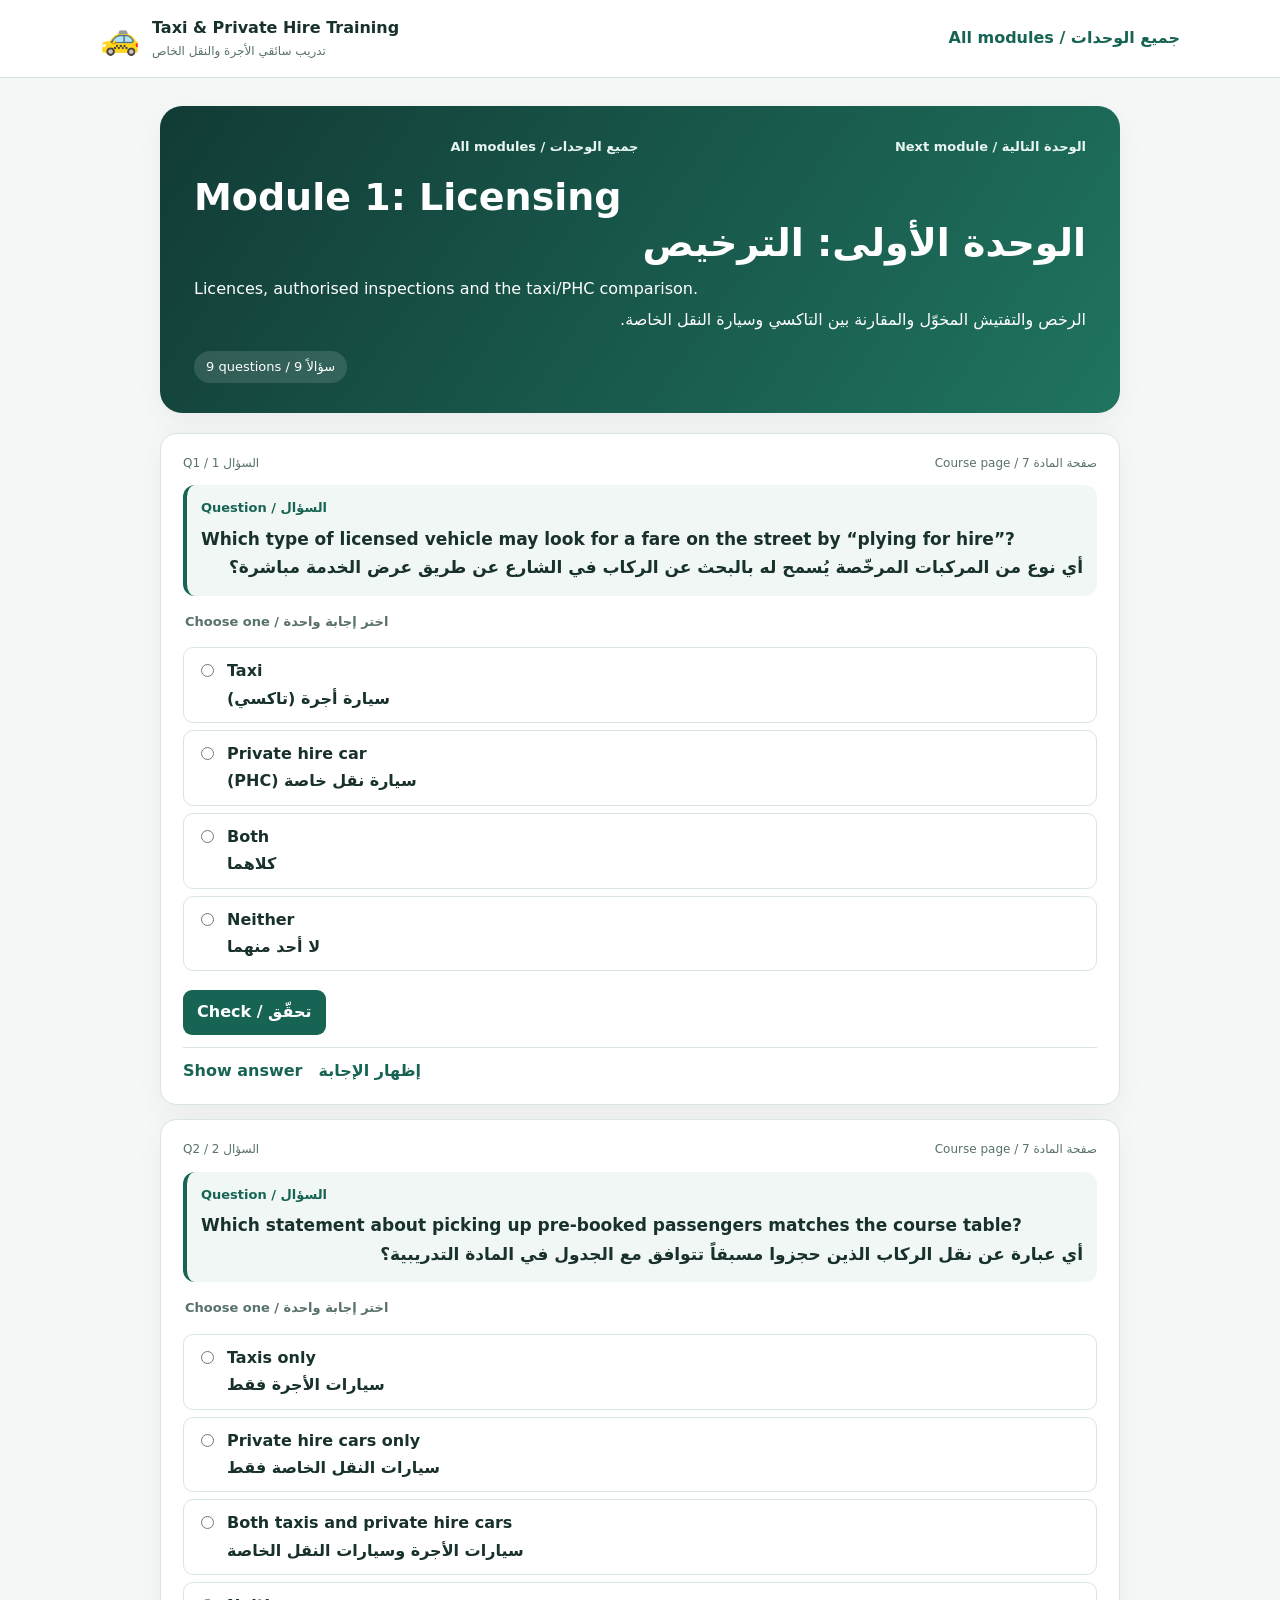
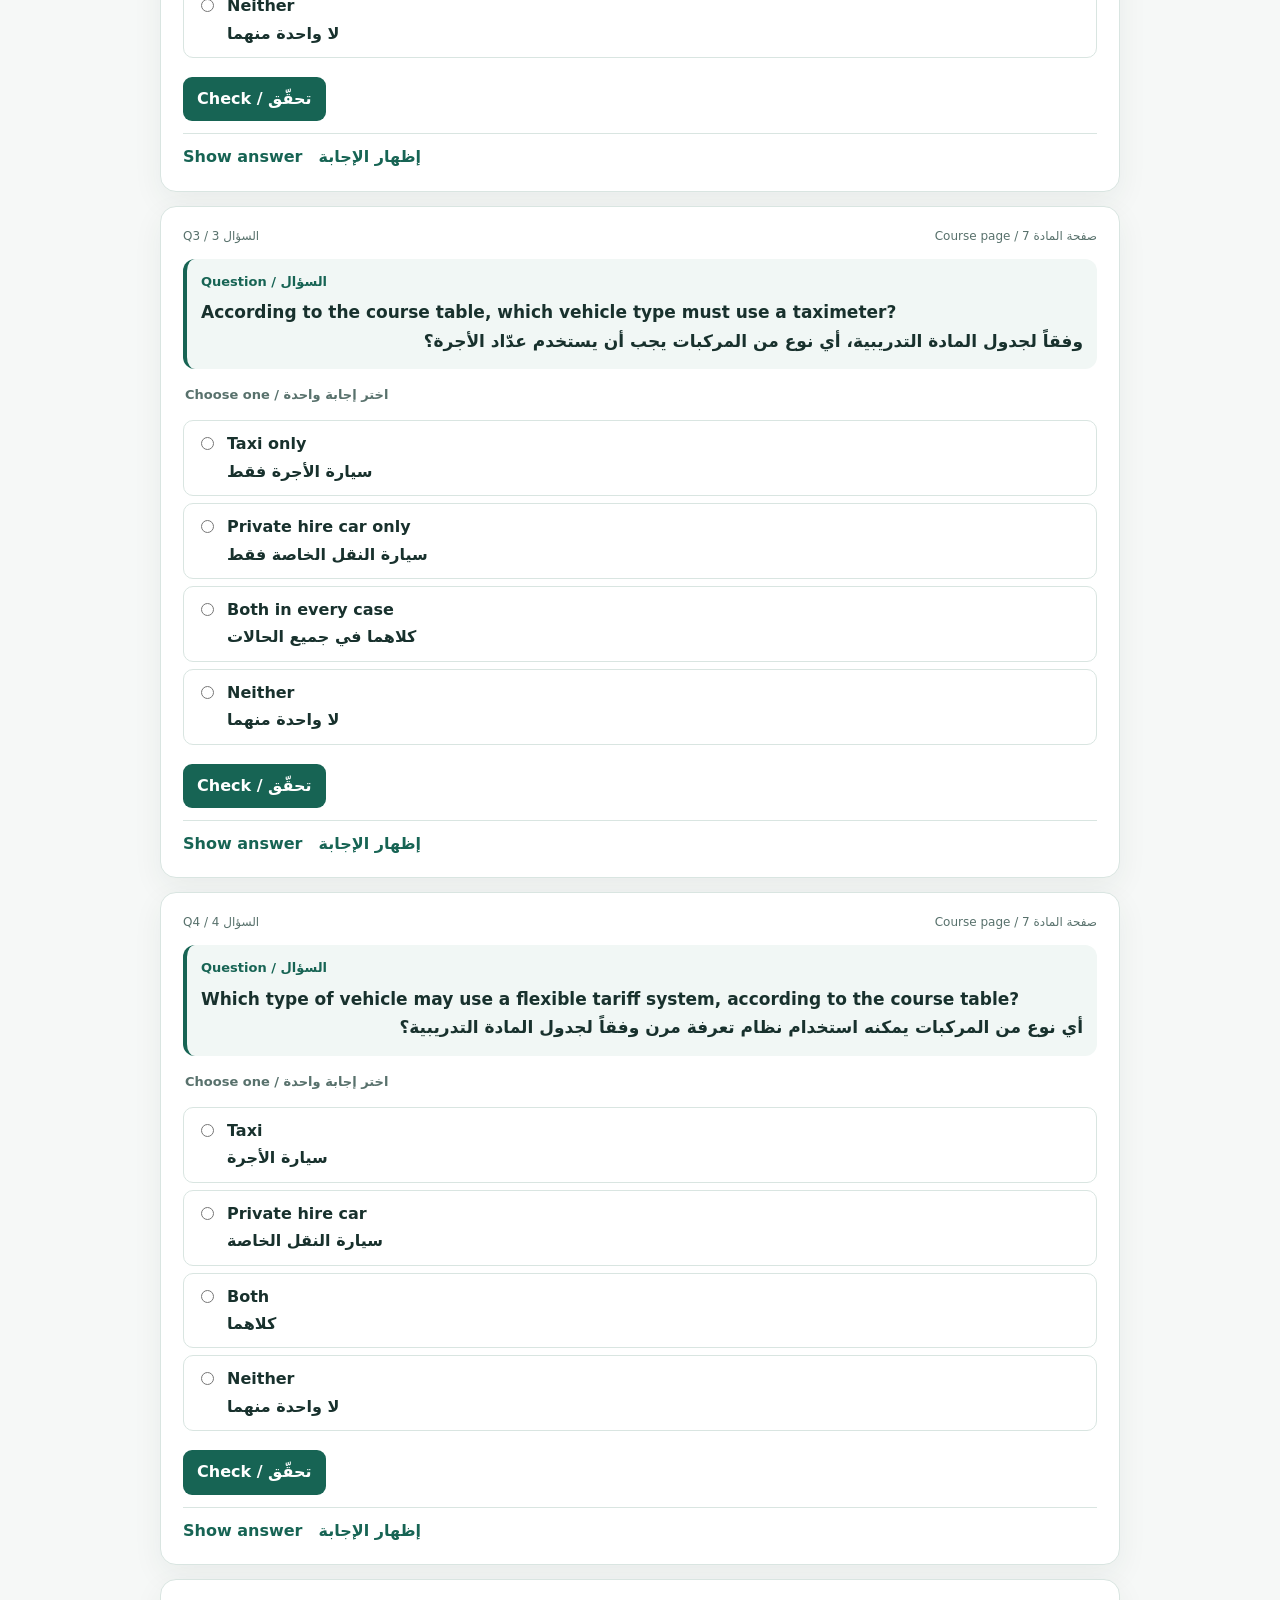
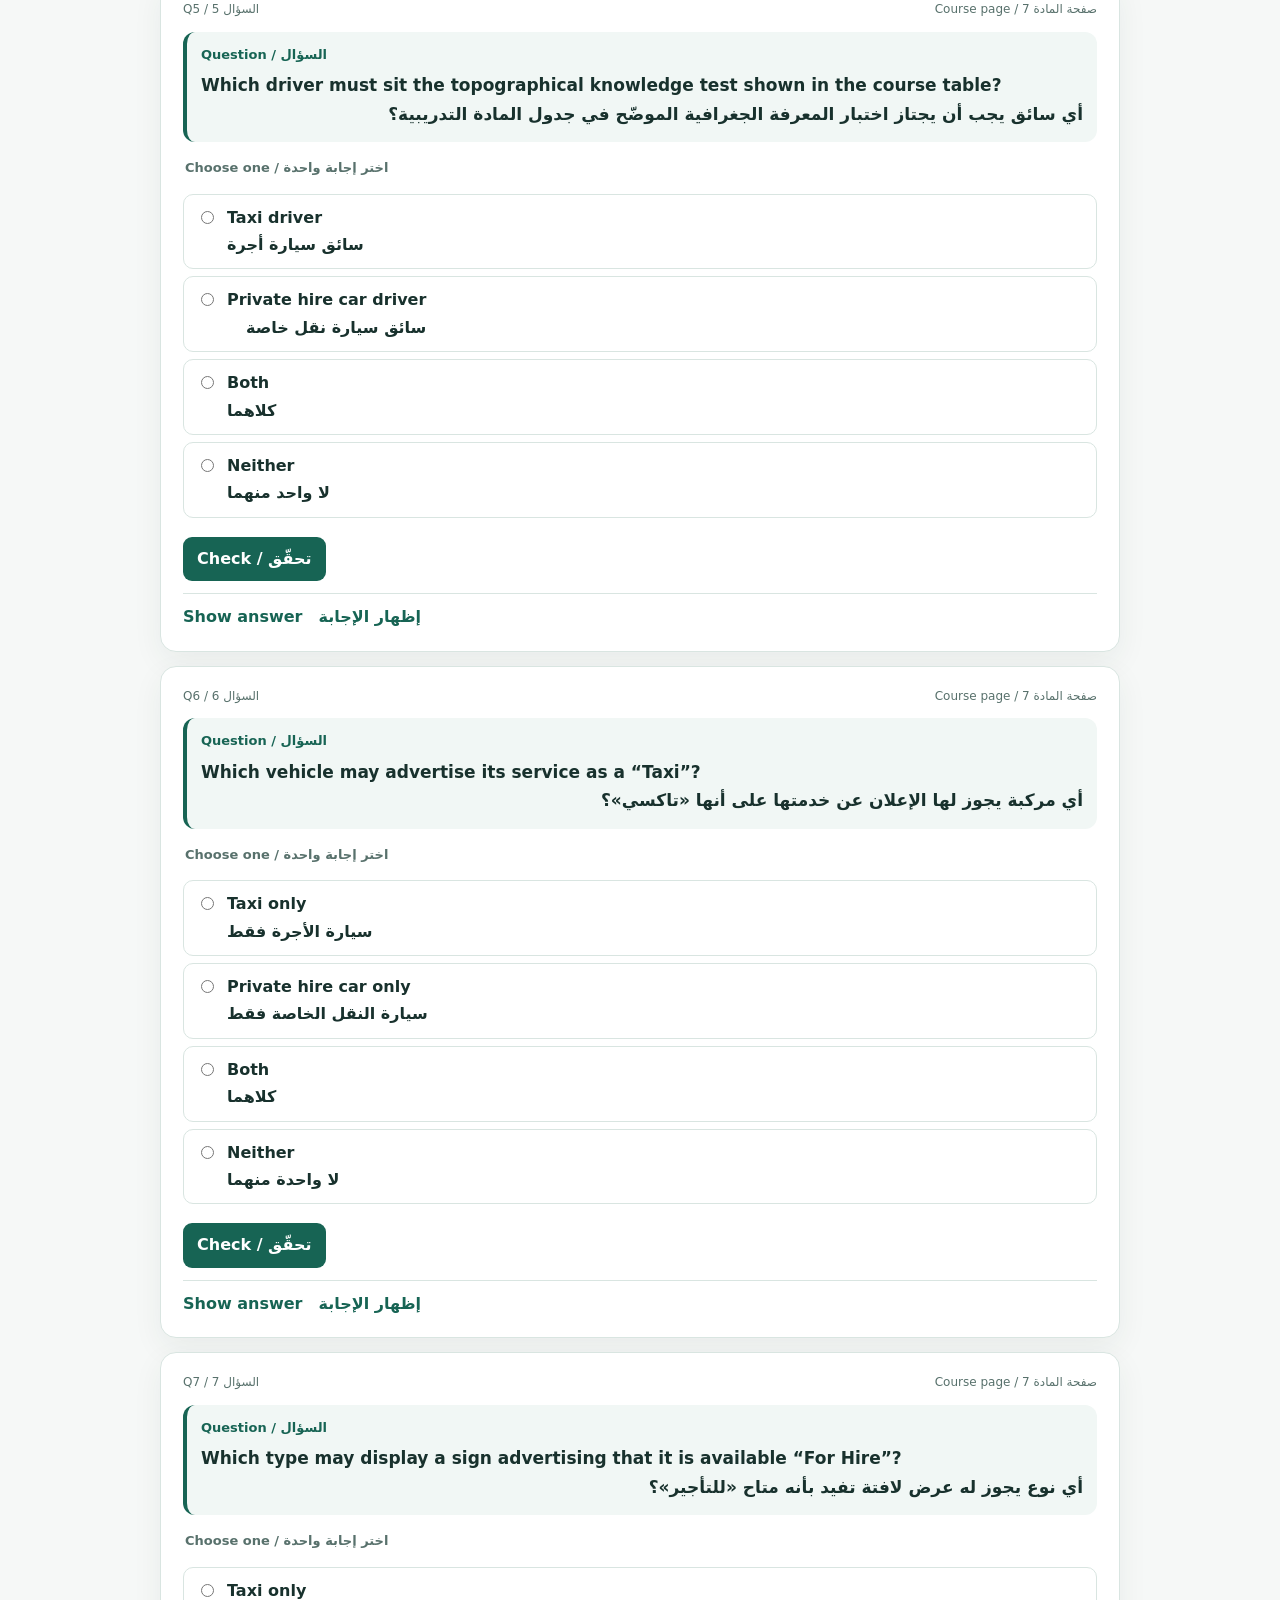
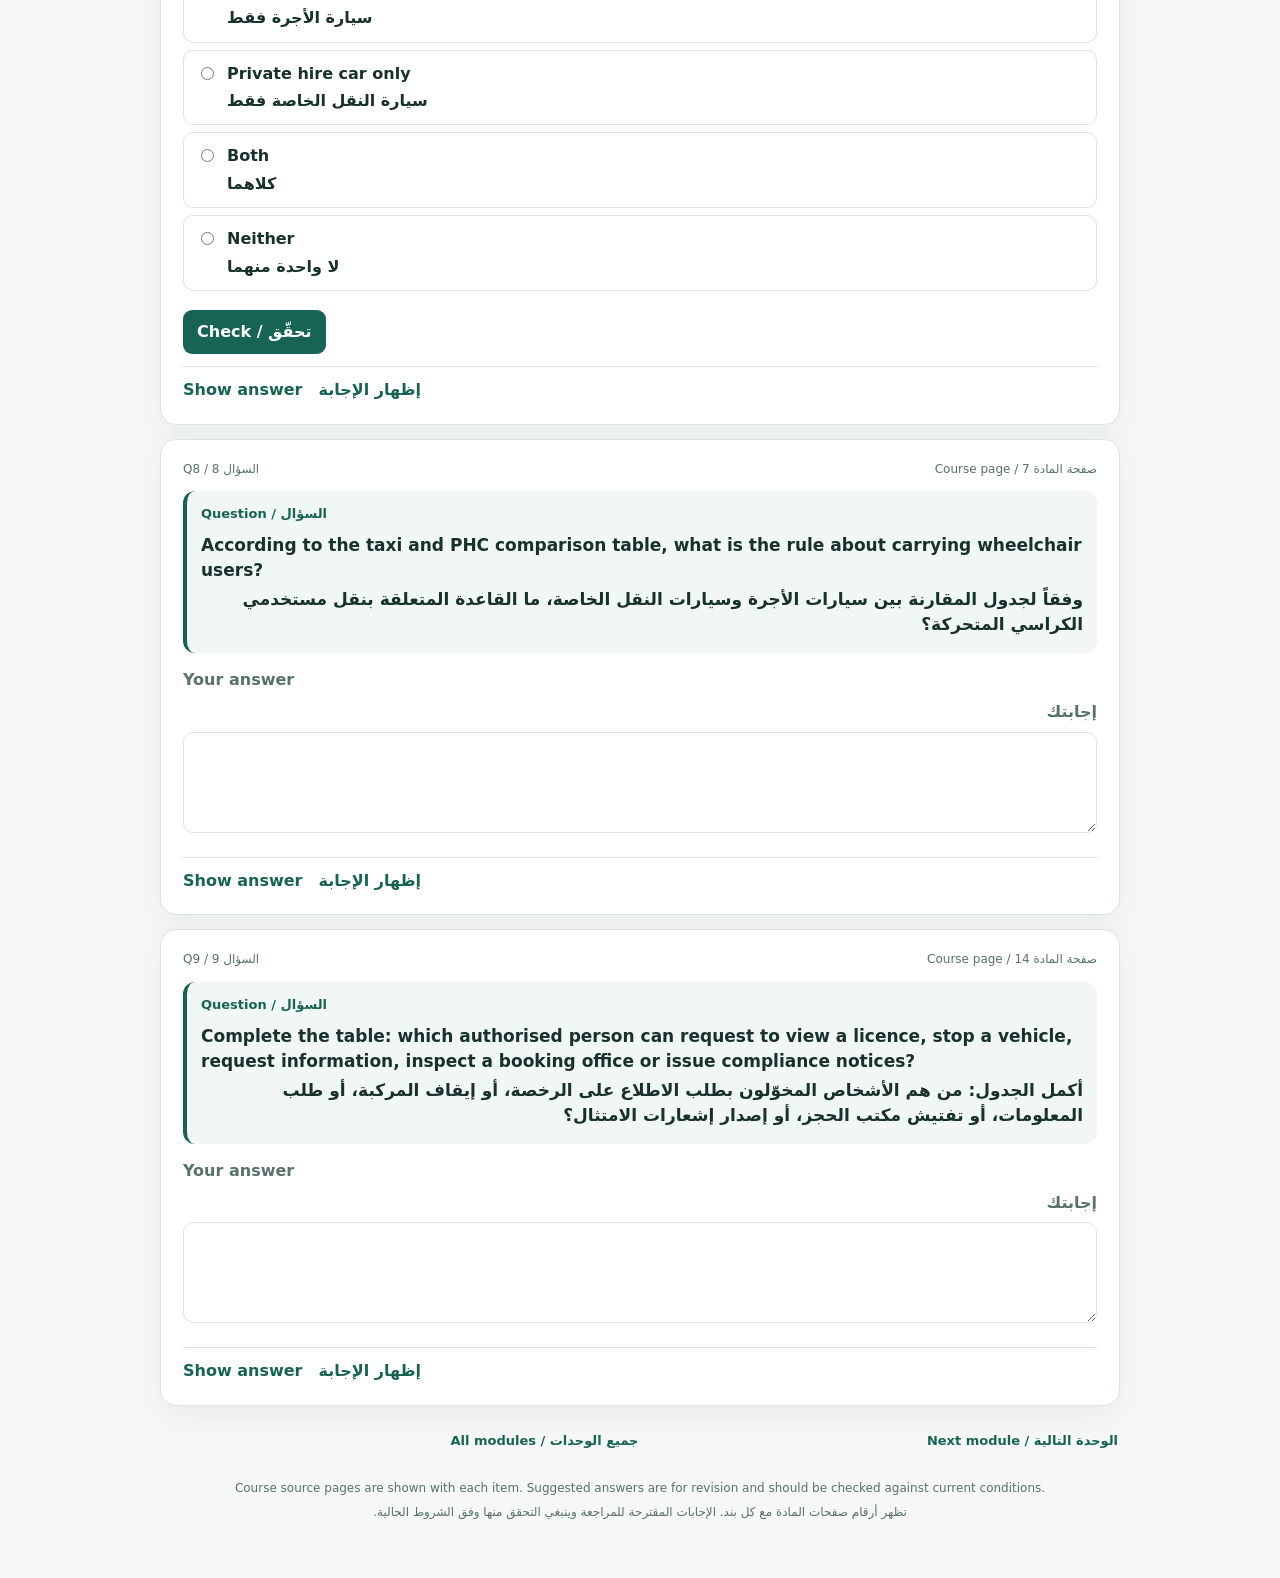
==== module-1.html @ 9d3c19c9 "Add bilingual training module page" ====
<!doctype html>
<html lang="en">
<head>
  <meta charset="utf-8">
  <meta name="viewport" content="width=device-width, initial-scale=1">
  <meta name="theme-color" content="#123b36">
  <title>Module 1 | Taxi & PHC Training</title>
  <link rel="stylesheet" href="style.css">
</head>
<body data-module="1">
  <header class="topbar"><a class="brand" href="index.html"><span class="brand-mark">🚕</span><span><strong>Taxi & Private Hire Training</strong><small>تدريب سائقي الأجرة والنقل الخاص</small></span></a><a class="all-modules" href="index.html">All modules / جميع الوحدات</a></header>
  <main>
    <section class="module-intro">
      <div class="module-nav"><span></span><a href="index.html">All modules / جميع الوحدات</a><a href="module-2.html">Next module / الوحدة التالية</a></div>
      <h1 id="module-title"></h1>
      <div id="module-intro" class="bilingual-intro"></div>
      <p class="count-pill" id="question-count"></p>
    </section>
    <section id="question-list" class="question-list" aria-live="polite"></section>
    <div class="module-nav bottom-nav"><span></span><a href="index.html">All modules / جميع الوحدات</a><a href="module-2.html">Next module / الوحدة التالية</a></div>
    <footer><span lang="en" dir="ltr">Course source pages are shown with each item. Suggested answers are for revision and should be checked against current conditions.</span><span lang="ar" dir="rtl">تظهر أرقام صفحات المادة مع كل بند. الإجابات المقترحة للمراجعة وينبغي التحقق منها وفق الشروط الحالية.</span></footer>
  </main>
  <script src="questions.js"></script><script src="answers.js"></script><script src="app.js"></script>
</body>
</html>
---- style.css ----
:root{--ink:#18312d;--muted:#58716c;--green:#176454;--deep:#123b36;--pale:#edf5f2;--line:#d9e5e1;--gold:#f5c768;--white:#fff;--shadow:0 10px 30px #1d453310}*{box-sizing:border-box}body{margin:0;background:#f6f8f7;color:var(--ink);font-family:system-ui,-apple-system,"Segoe UI",Arial,sans-serif;line-height:1.65}.topbar{min-height:74px;background:var(--white);border-bottom:1px solid var(--line);display:flex;align-items:center;justify-content:space-between;padding:12px max(calc((100% - 1080px)/2),20px);gap:20px}.brand{display:flex;align-items:center;gap:12px;color:var(--ink);text-decoration:none}.brand-mark{font-size:32px}.brand strong,.brand small{display:block}.brand small{color:var(--muted);font-size:12px}.all-modules{color:var(--green);font-weight:700;text-decoration:none}main{max-width:1000px;margin:0 auto;padding:28px 20px 55px}.intro,.module-intro{background:linear-gradient(125deg,var(--deep),#1f7460);color:white;border-radius:22px;padding:30px 34px;box-shadow:var(--shadow)}.eyebrow{color:var(--gold);font-weight:700;font-size:13px;margin:0 0 8px}.intro h1{font-size:clamp(30px,5vw,44px);line-height:1.2;margin:0 0 14px}.intro h1 span{font-size:.8em}.intro>p:not(.eyebrow){max-width:760px;margin:8px 0}.notice{margin-top:20px;background:#ffffff18;border:1px solid #ffffff35;border-radius:12px;padding:12px 14px;color:#f4f9f7;font-size:14px}.notice span{display:block}.module-grid{display:grid;grid-template-columns:repeat(2,minmax(0,1fr));gap:15px;margin:22px 0}.module-card{display:flex;gap:16px;align-items:flex-start;padding:21px;background:white;border:1px solid var(--line);border-radius:16px;text-decoration:none;color:var(--ink);box-shadow:var(--shadow);transition:transform .15s,border-color .15s}.module-card:hover{transform:translateY(-2px);border-color:#8ab9aa}.module-number{flex:none;width:42px;height:42px;border-radius:50%;background:var(--green);color:white;display:grid;place-items:center;font-size:20px;font-weight:800}.module-card h2{margin:0;font-size:19px;line-height:1.35}.module-card h2[lang=ar]{margin-top:3px}.module-card p{margin:8px 0;color:var(--muted);font-size:14px}.module-card strong{color:var(--green);font-size:13px}.module-nav{display:flex;align-items:center;justify-content:space-between;gap:12px;margin:0 0 18px}.module-nav a{color:#e8f5f0;text-decoration:none;font-size:13px;font-weight:700}.module-nav a:hover{text-decoration:underline}.module-intro h1{margin:0;font-size:clamp(26px,4vw,38px);line-height:1.2}.module-intro h1 span{display:block}.bilingual-intro{margin-top:10px}.bilingual-intro p{margin:4px 0}.count-pill{display:inline-block;margin:14px 0 0;padding:5px 12px;border-radius:99px;background:#ffffff20;font-size:13px}.question-list{display:grid;gap:14px;margin-top:20px}.question-card{padding:20px 22px;background:white;border:1px solid var(--line);border-radius:16px;box-shadow:var(--shadow)}.meta{display:flex;justify-content:space-between;gap:12px;color:var(--muted);font-size:12px;margin-bottom:12px}.question-prompt{padding:12px 14px;background:#f1f7f5;border-radius:12px;border-inline-start:4px solid var(--green)}.language-label{display:block;margin-bottom:8px;color:var(--green);font-size:13px;font-weight:800}.bilingual p{margin:3px 0}.bilingual p[lang=en]{text-align:left}.bilingual p[lang=ar]{text-align:right}.question-text p{font-weight:700;font-size:17px;line-height:1.5}.options{border:0;padding:0;margin:15px 0 0}.options legend{font-weight:700;color:var(--muted);font-size:13px;margin-bottom:8px}.option{display:flex;align-items:flex-start;gap:10px;padding:10px 12px;margin:7px 0;border:1px solid var(--line);border-radius:10px;cursor:pointer}.option:hover{background:#f7fbf9}.option input{margin-top:6px;accent-color:var(--green)}.option span{display:grid;gap:1px}.option b[lang=en]{text-align:left}.option b[lang=ar]{text-align:right}.response-label{display:grid;gap:6px;margin-top:14px;font-weight:700;color:var(--muted)}.response-label span{display:block}.response-label span[lang=ar]{text-align:right}textarea{width:100%;min-height:78px;padding:10px 12px;border:1px solid var(--line);border-radius:10px;font:inherit;color:var(--ink);resize:vertical}.actions{display:flex;align-items:center;gap:12px;flex-wrap:wrap;margin:12px 0}.check-button{border:0;border-radius:9px;background:var(--green);color:white;padding:9px 14px;font:inherit;font-weight:700;cursor:pointer}.check-button:hover{background:#124f43}.result{display:flex;gap:10px;font-weight:700;font-size:14px}.correct{color:#177449}.incorrect{color:#aa4038}.answer{margin-top:12px;border-top:1px solid var(--line);padding-top:10px}.answer summary{display:flex;gap:16px;cursor:pointer;color:var(--green);font-weight:800}.answer-body{margin-top:12px;padding:13px 14px;background:#f4f9f7;border-radius:10px}.answer-body h3,.answer-body h4{display:flex;justify-content:space-between;gap:10px;margin:0 0 8px;color:var(--green);font-size:15px}.answer-body h4{margin-top:13px}.answer-text p,.explanation-text p{white-space:pre-line;margin:0 0 7px}.answer-text p[lang=en],.explanation-text p[lang=en]{text-align:left}.answer-text p[lang=ar],.explanation-text p[lang=ar]{text-align:right}.bottom-nav{margin:24px 2px}.bottom-nav a{color:var(--green)}footer{display:grid;gap:4px;text-align:center;margin:28px auto 0;color:var(--muted);font-size:12px}footer span[lang=ar]{text-align:center}button:focus-visible,a:focus-visible,input:focus-visible,textarea:focus-visible{outline:3px solid #82c9b5;outline-offset:2px}@media(max-width:680px){.module-grid{grid-template-columns:1fr}.intro,.module-intro{padding:24px 20px}.question-card{padding:16px}.module-nav{flex-wrap:wrap}.meta{align-items:flex-start}.topbar{padding-inline:15px}.all-modules{font-size:12px}}
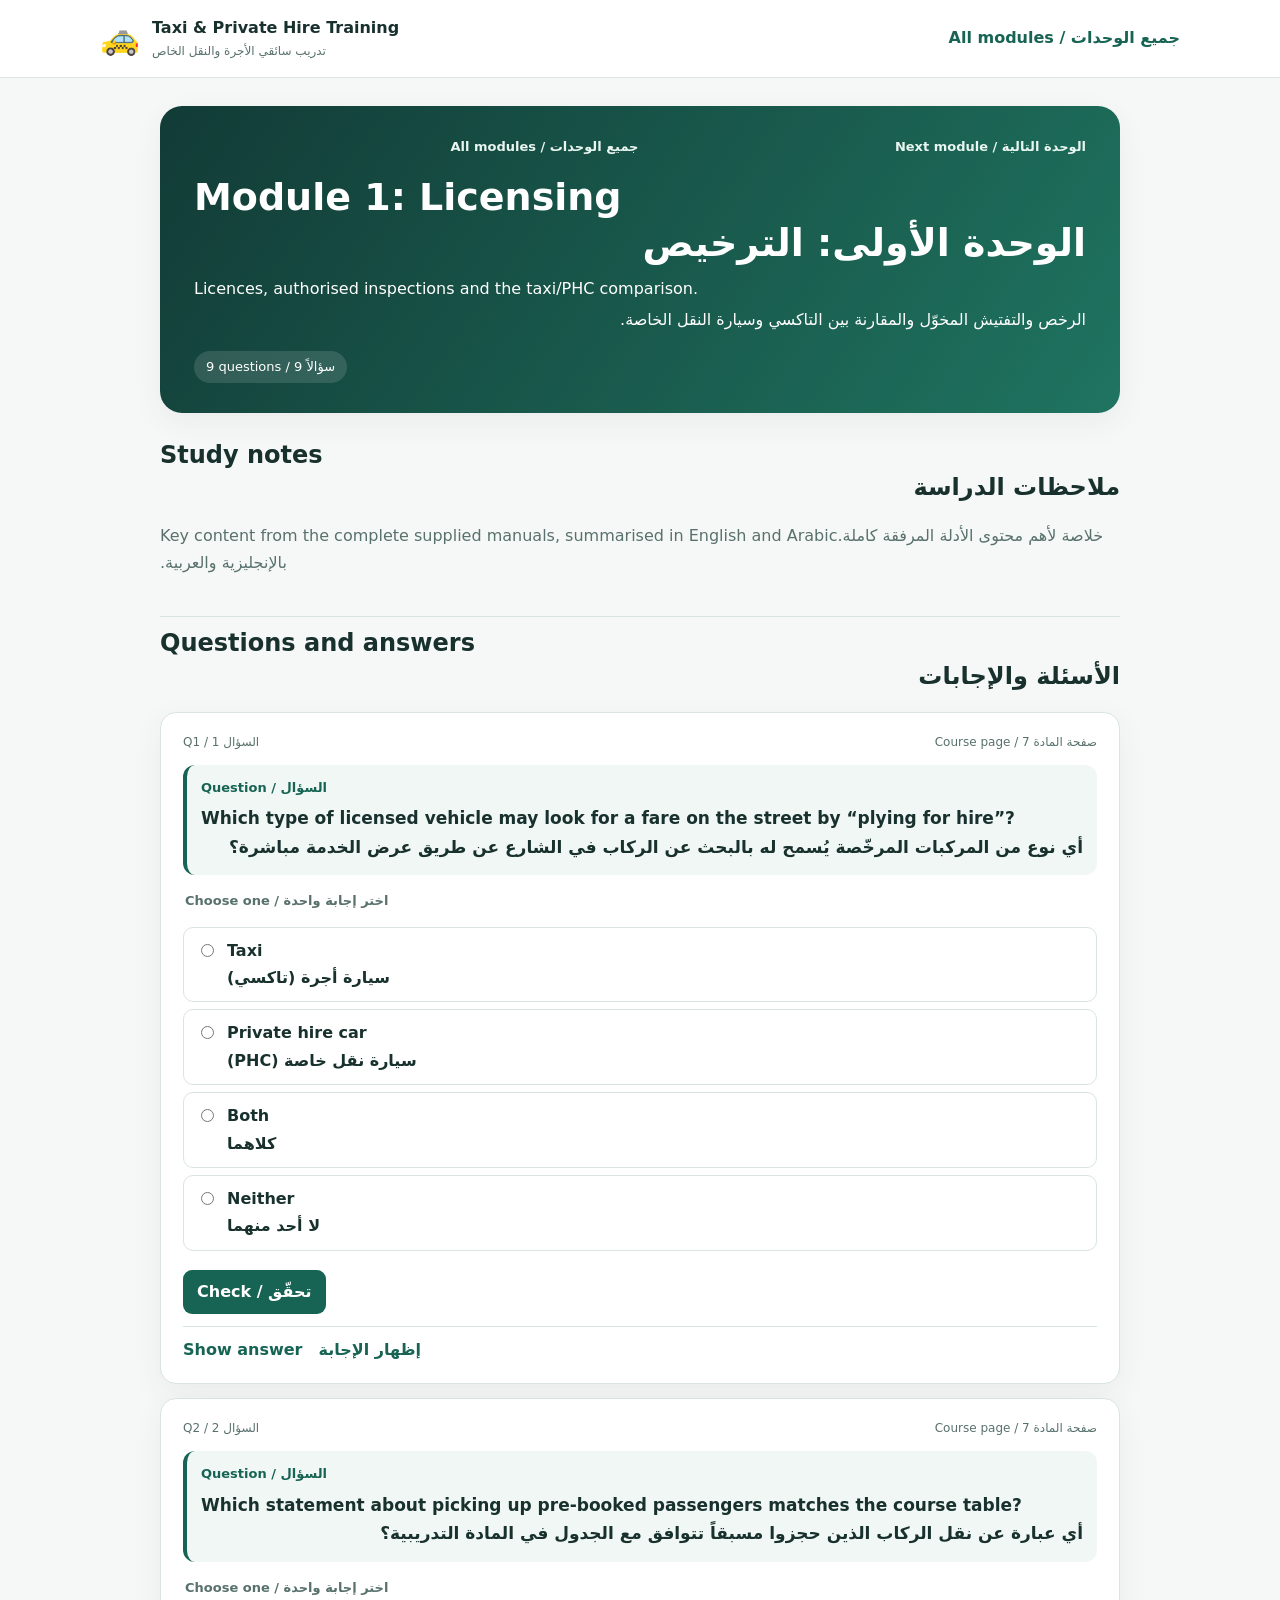
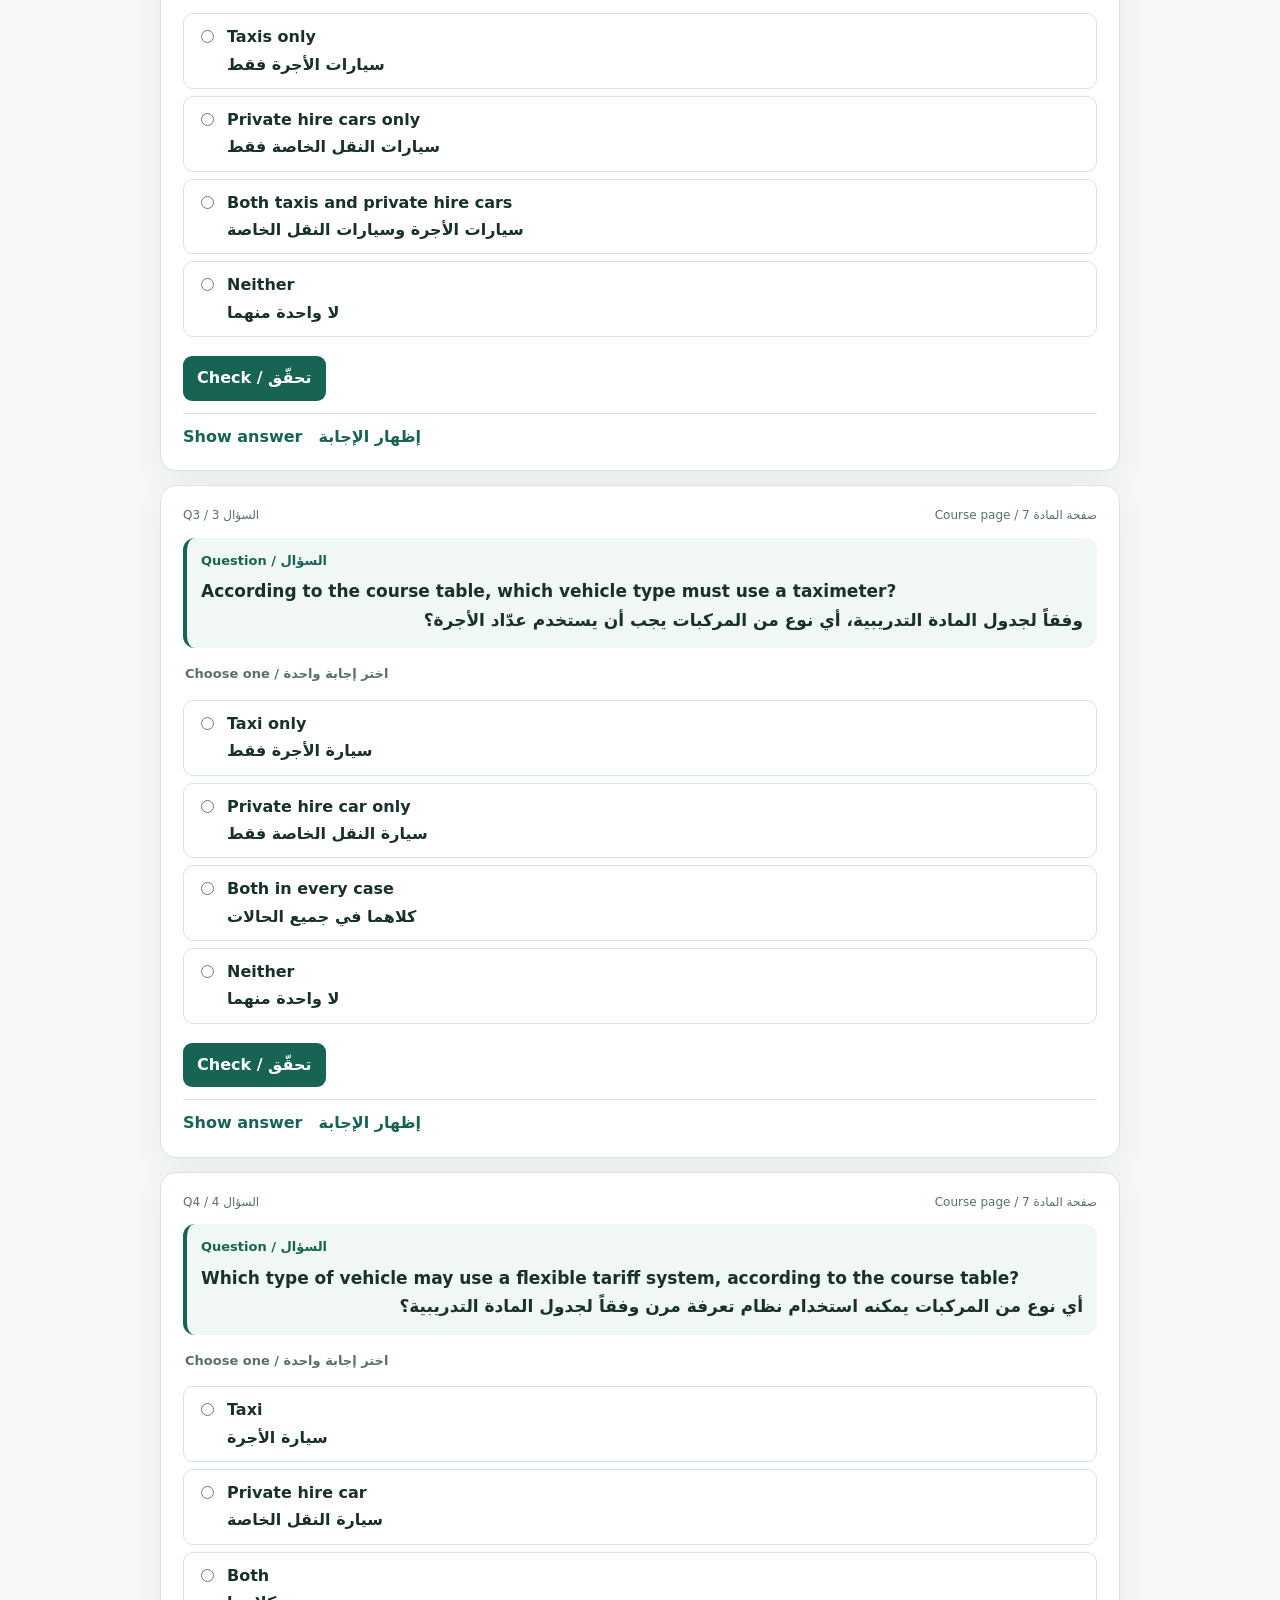
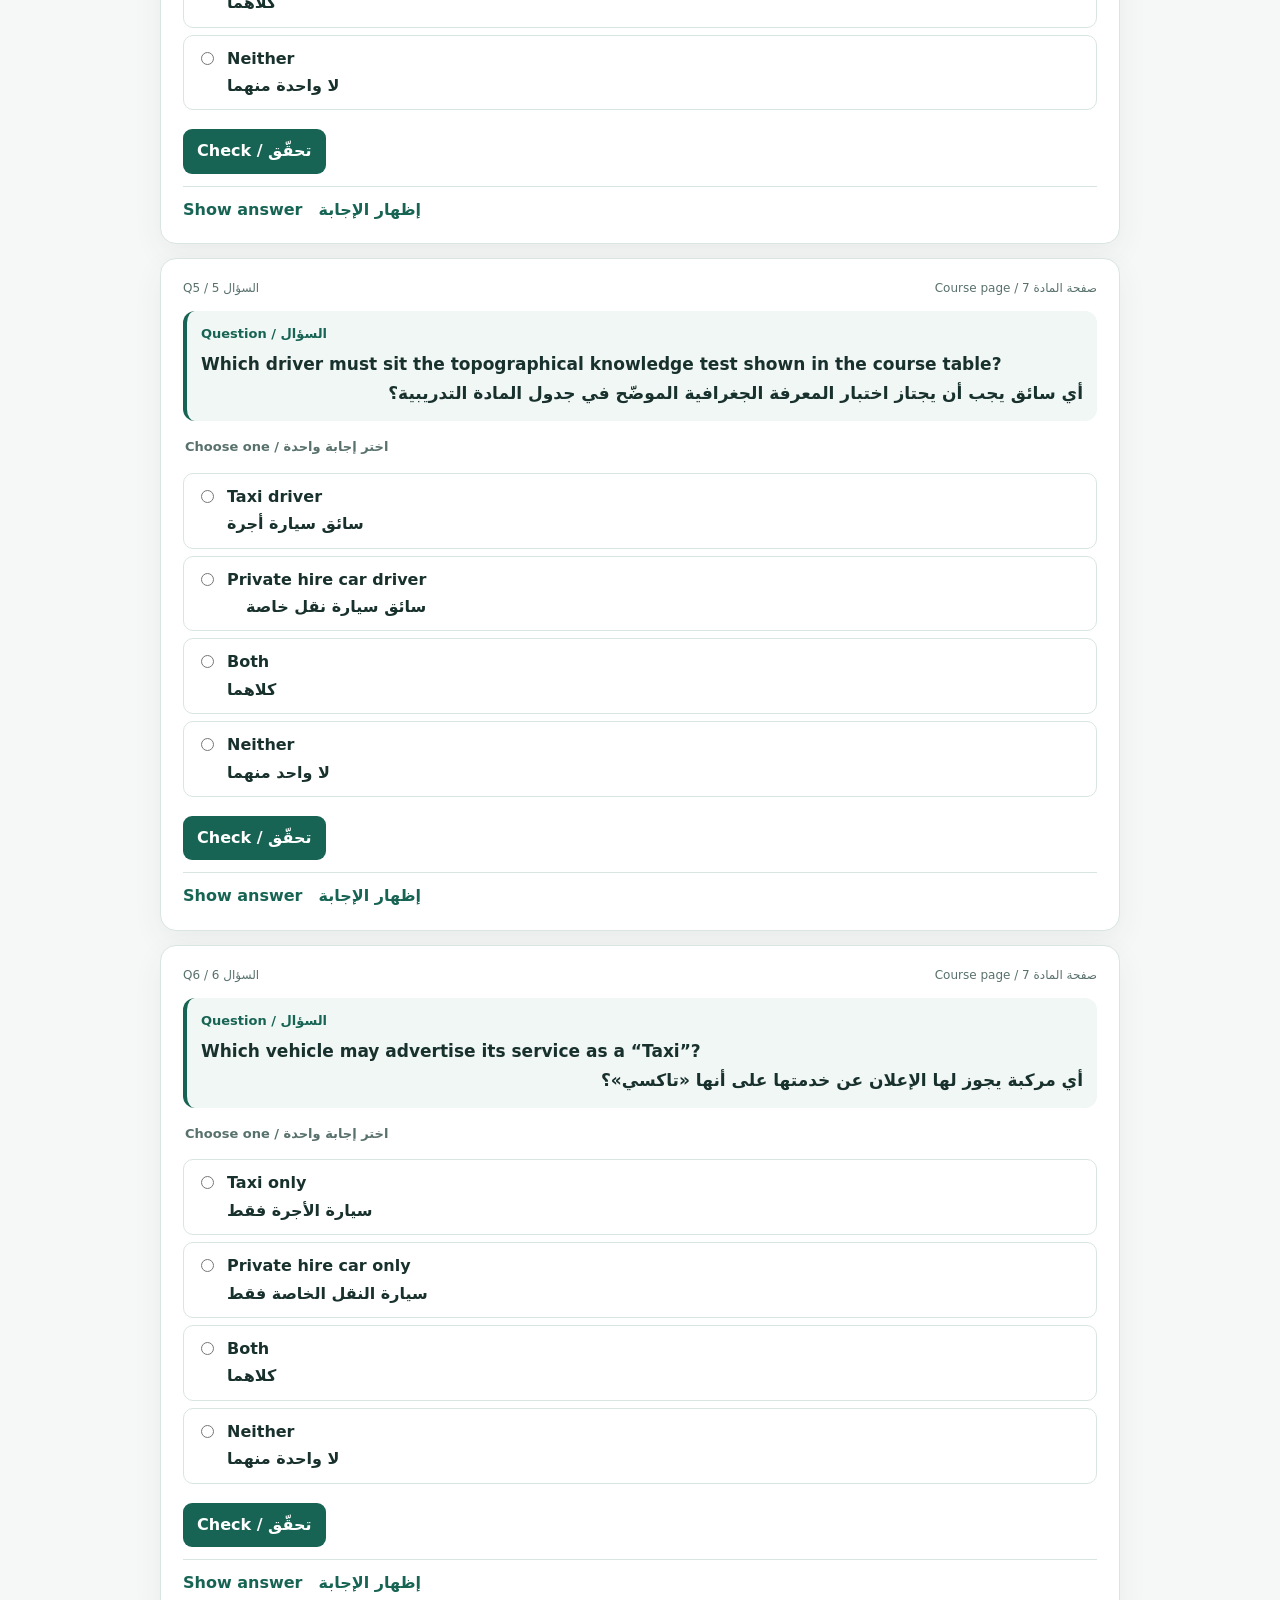
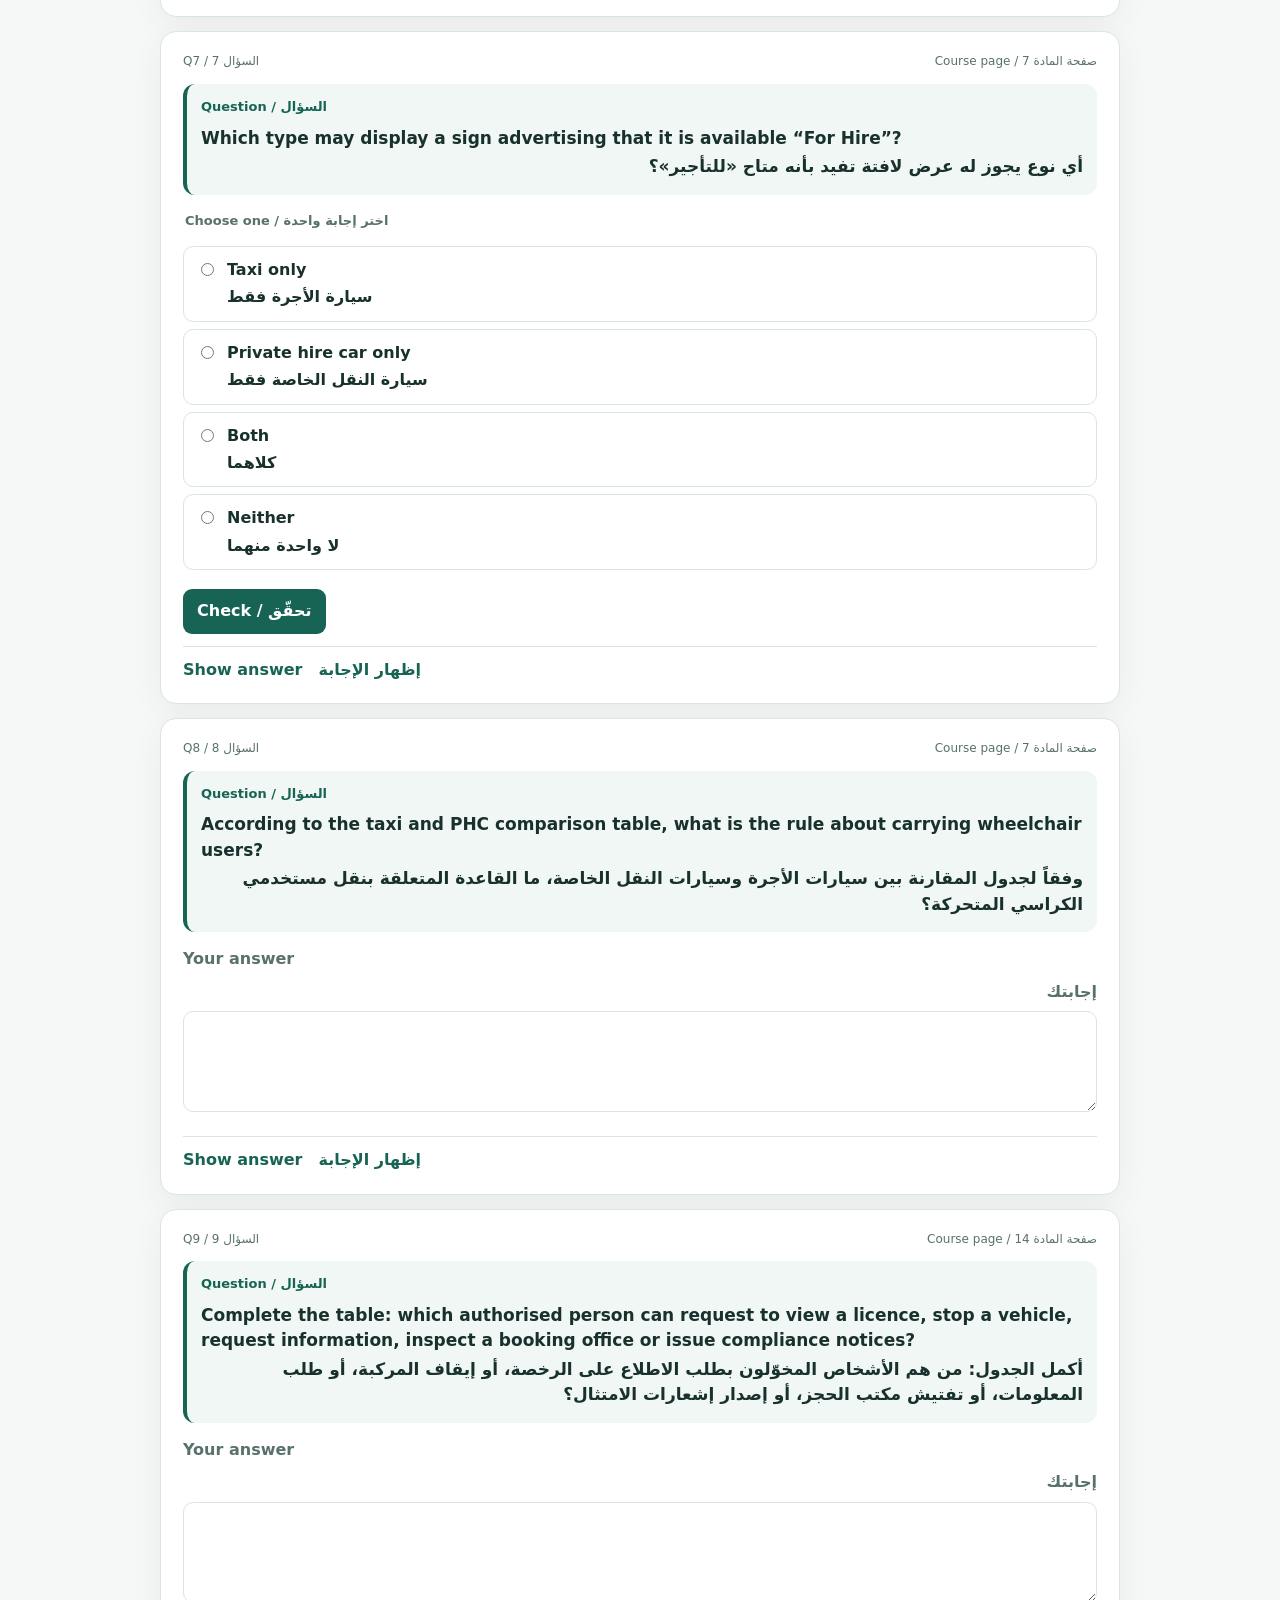
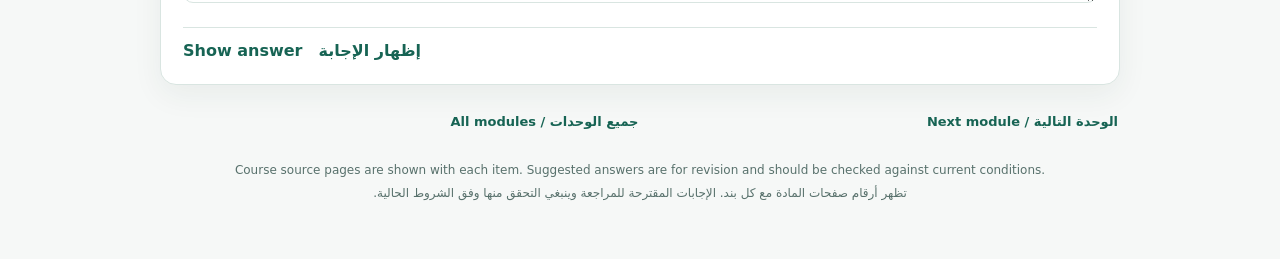
==== commit 5ac2fb35: "Expand bilingual course coverage" ====
--- a/module-1.html
+++ b/module-1.html
@@ -5,7 +5,7 @@
   <meta name="viewport" content="width=device-width, initial-scale=1">
   <meta name="theme-color" content="#123b36">
   <title>Module 1 | Taxi & PHC Training</title>
-  <link rel="stylesheet" href="style.css">
+  <link rel="stylesheet" href="style.css?v=20261118-3">
 </head>
 <body data-module="1">
   <header class="topbar"><a class="brand" href="index.html"><span class="brand-mark">🚕</span><span><strong>Taxi & Private Hire Training</strong><small>تدريب سائقي الأجرة والنقل الخاص</small></span></a><a class="all-modules" href="index.html">All modules / جميع الوحدات</a></header>
@@ -16,10 +16,11 @@
       <div id="module-intro" class="bilingual-intro"></div>
       <p class="count-pill" id="question-count"></p>
     </section>
-    <section id="question-list" class="question-list" aria-live="polite"></section>
+    <section class="guide-section" aria-labelledby="guide-heading"><div class="guide-heading"><h2 id="guide-heading"><span lang="en" dir="ltr">Study notes</span><span lang="ar" dir="rtl">ملاحظات الدراسة</span></h2><p><span lang="en" dir="ltr">Key content from the complete supplied manuals, summarised in English and Arabic.</span><span lang="ar" dir="rtl">خلاصة لأهم محتوى الأدلة المرفقة كاملة بالإنجليزية والعربية.</span></p></div><div id="guide-list" class="guide-list"></div></section>
+    <section class="questions-section"><h2><span lang="en" dir="ltr">Questions and answers</span><span lang="ar" dir="rtl">الأسئلة والإجابات</span></h2><section id="question-list" class="question-list" aria-live="polite"></section></section>
     <div class="module-nav bottom-nav"><span></span><a href="index.html">All modules / جميع الوحدات</a><a href="module-2.html">Next module / الوحدة التالية</a></div>
     <footer><span lang="en" dir="ltr">Course source pages are shown with each item. Suggested answers are for revision and should be checked against current conditions.</span><span lang="ar" dir="rtl">تظهر أرقام صفحات المادة مع كل بند. الإجابات المقترحة للمراجعة وينبغي التحقق منها وفق الشروط الحالية.</span></footer>
   </main>
-  <script src="questions.js"></script><script src="answers.js"></script><script src="app.js"></script>
+  <script src="questions.js?v=20261118-3"></script><script src="extra-questions.js?v=20261118-3"></script><script src="answers.js?v=20261118-3"></script><script src="course-guide.js?v=20261118-3"></script><script src="app.js?v=20261118-3"></script>
 </body>
 </html>
--- a/style.css
+++ b/style.css
@@ -1 +1,3 @@
 :root{--ink:#18312d;--muted:#58716c;--green:#176454;--deep:#123b36;--pale:#edf5f2;--line:#d9e5e1;--gold:#f5c768;--white:#fff;--shadow:0 10px 30px #1d453310}*{box-sizing:border-box}body{margin:0;background:#f6f8f7;color:var(--ink);font-family:system-ui,-apple-system,"Segoe UI",Arial,sans-serif;line-height:1.65}.topbar{min-height:74px;background:var(--white);border-bottom:1px solid var(--line);display:flex;align-items:center;justify-content:space-between;padding:12px max(calc((100% - 1080px)/2),20px);gap:20px}.brand{display:flex;align-items:center;gap:12px;color:var(--ink);text-decoration:none}.brand-mark{font-size:32px}.brand strong,.brand small{display:block}.brand small{color:var(--muted);font-size:12px}.all-modules{color:var(--green);font-weight:700;text-decoration:none}main{max-width:1000px;margin:0 auto;padding:28px 20px 55px}.intro,.module-intro{background:linear-gradient(125deg,var(--deep),#1f7460);color:white;border-radius:22px;padding:30px 34px;box-shadow:var(--shadow)}.eyebrow{color:var(--gold);font-weight:700;font-size:13px;margin:0 0 8px}.intro h1{font-size:clamp(30px,5vw,44px);line-height:1.2;margin:0 0 14px}.intro h1 span{font-size:.8em}.intro>p:not(.eyebrow){max-width:760px;margin:8px 0}.notice{margin-top:20px;background:#ffffff18;border:1px solid #ffffff35;border-radius:12px;padding:12px 14px;color:#f4f9f7;font-size:14px}.notice span{display:block}.module-grid{display:grid;grid-template-columns:repeat(2,minmax(0,1fr));gap:15px;margin:22px 0}.module-card{display:flex;gap:16px;align-items:flex-start;padding:21px;background:white;border:1px solid var(--line);border-radius:16px;text-decoration:none;color:var(--ink);box-shadow:var(--shadow);transition:transform .15s,border-color .15s}.module-card:hover{transform:translateY(-2px);border-color:#8ab9aa}.module-number{flex:none;width:42px;height:42px;border-radius:50%;background:var(--green);color:white;display:grid;place-items:center;font-size:20px;font-weight:800}.module-card h2{margin:0;font-size:19px;line-height:1.35}.module-card h2[lang=ar]{margin-top:3px}.module-card p{margin:8px 0;color:var(--muted);font-size:14px}.module-card strong{color:var(--green);font-size:13px}.module-nav{display:flex;align-items:center;justify-content:space-between;gap:12px;margin:0 0 18px}.module-nav a{color:#e8f5f0;text-decoration:none;font-size:13px;font-weight:700}.module-nav a:hover{text-decoration:underline}.module-intro h1{margin:0;font-size:clamp(26px,4vw,38px);line-height:1.2}.module-intro h1 span{display:block}.bilingual-intro{margin-top:10px}.bilingual-intro p{margin:4px 0}.count-pill{display:inline-block;margin:14px 0 0;padding:5px 12px;border-radius:99px;background:#ffffff20;font-size:13px}.question-list{display:grid;gap:14px;margin-top:20px}.question-card{padding:20px 22px;background:white;border:1px solid var(--line);border-radius:16px;box-shadow:var(--shadow)}.meta{display:flex;justify-content:space-between;gap:12px;color:var(--muted);font-size:12px;margin-bottom:12px}.question-prompt{padding:12px 14px;background:#f1f7f5;border-radius:12px;border-inline-start:4px solid var(--green)}.language-label{display:block;margin-bottom:8px;color:var(--green);font-size:13px;font-weight:800}.bilingual p{margin:3px 0}.bilingual p[lang=en]{text-align:left}.bilingual p[lang=ar]{text-align:right}.question-text p{font-weight:700;font-size:17px;line-height:1.5}.options{border:0;padding:0;margin:15px 0 0}.options legend{font-weight:700;color:var(--muted);font-size:13px;margin-bottom:8px}.option{display:flex;align-items:flex-start;gap:10px;padding:10px 12px;margin:7px 0;border:1px solid var(--line);border-radius:10px;cursor:pointer}.option:hover{background:#f7fbf9}.option input{margin-top:6px;accent-color:var(--green)}.option span{display:grid;gap:1px}.option b[lang=en]{text-align:left}.option b[lang=ar]{text-align:right}.response-label{display:grid;gap:6px;margin-top:14px;font-weight:700;color:var(--muted)}.response-label span{display:block}.response-label span[lang=ar]{text-align:right}textarea{width:100%;min-height:78px;padding:10px 12px;border:1px solid var(--line);border-radius:10px;font:inherit;color:var(--ink);resize:vertical}.actions{display:flex;align-items:center;gap:12px;flex-wrap:wrap;margin:12px 0}.check-button{border:0;border-radius:9px;background:var(--green);color:white;padding:9px 14px;font:inherit;font-weight:700;cursor:pointer}.check-button:hover{background:#124f43}.result{display:flex;gap:10px;font-weight:700;font-size:14px}.correct{color:#177449}.incorrect{color:#aa4038}.answer{margin-top:12px;border-top:1px solid var(--line);padding-top:10px}.answer summary{display:flex;gap:16px;cursor:pointer;color:var(--green);font-weight:800}.answer-body{margin-top:12px;padding:13px 14px;background:#f4f9f7;border-radius:10px}.answer-body h3,.answer-body h4{display:flex;justify-content:space-between;gap:10px;margin:0 0 8px;color:var(--green);font-size:15px}.answer-body h4{margin-top:13px}.answer-text p,.explanation-text p{white-space:pre-line;margin:0 0 7px}.answer-text p[lang=en],.explanation-text p[lang=en]{text-align:left}.answer-text p[lang=ar],.explanation-text p[lang=ar]{text-align:right}.bottom-nav{margin:24px 2px}.bottom-nav a{color:var(--green)}footer{display:grid;gap:4px;text-align:center;margin:28px auto 0;color:var(--muted);font-size:12px}footer span[lang=ar]{text-align:center}button:focus-visible,a:focus-visible,input:focus-visible,textarea:focus-visible{outline:3px solid #82c9b5;outline-offset:2px}@media(max-width:680px){.module-grid{grid-template-columns:1fr}.intro,.module-intro{padding:24px 20px}.question-card{padding:16px}.module-nav{flex-wrap:wrap}.meta{align-items:flex-start}.topbar{padding-inline:15px}.all-modules{font-size:12px}}
+
+.guide-section,.questions-section{margin:26px 0}.guide-heading,.questions-section>h2{margin:0 0 13px}.guide-heading h2,.questions-section>h2{font-size:24px;line-height:1.35}.guide-heading h2 span,.questions-section>h2 span{display:block}.guide-heading>p{margin:4px 0 14px;color:var(--muted)}.guide-list{display:grid;gap:12px}.guide-card{background:#fff;border:1px solid var(--line);border-radius:15px;padding:17px 19px;box-shadow:var(--shadow)}.guide-card h3{font-size:17px;line-height:1.45;margin:7px 0 9px}.guide-card h3 span{display:block}.guide-text p,.answer-text p,.explanation-text p{white-space:pre-line}.guide-text{border-inline-start:3px solid var(--green);padding-inline-start:12px}.guide-text p{margin:6px 0}.questions-section{padding-top:10px;border-top:1px solid var(--line)}
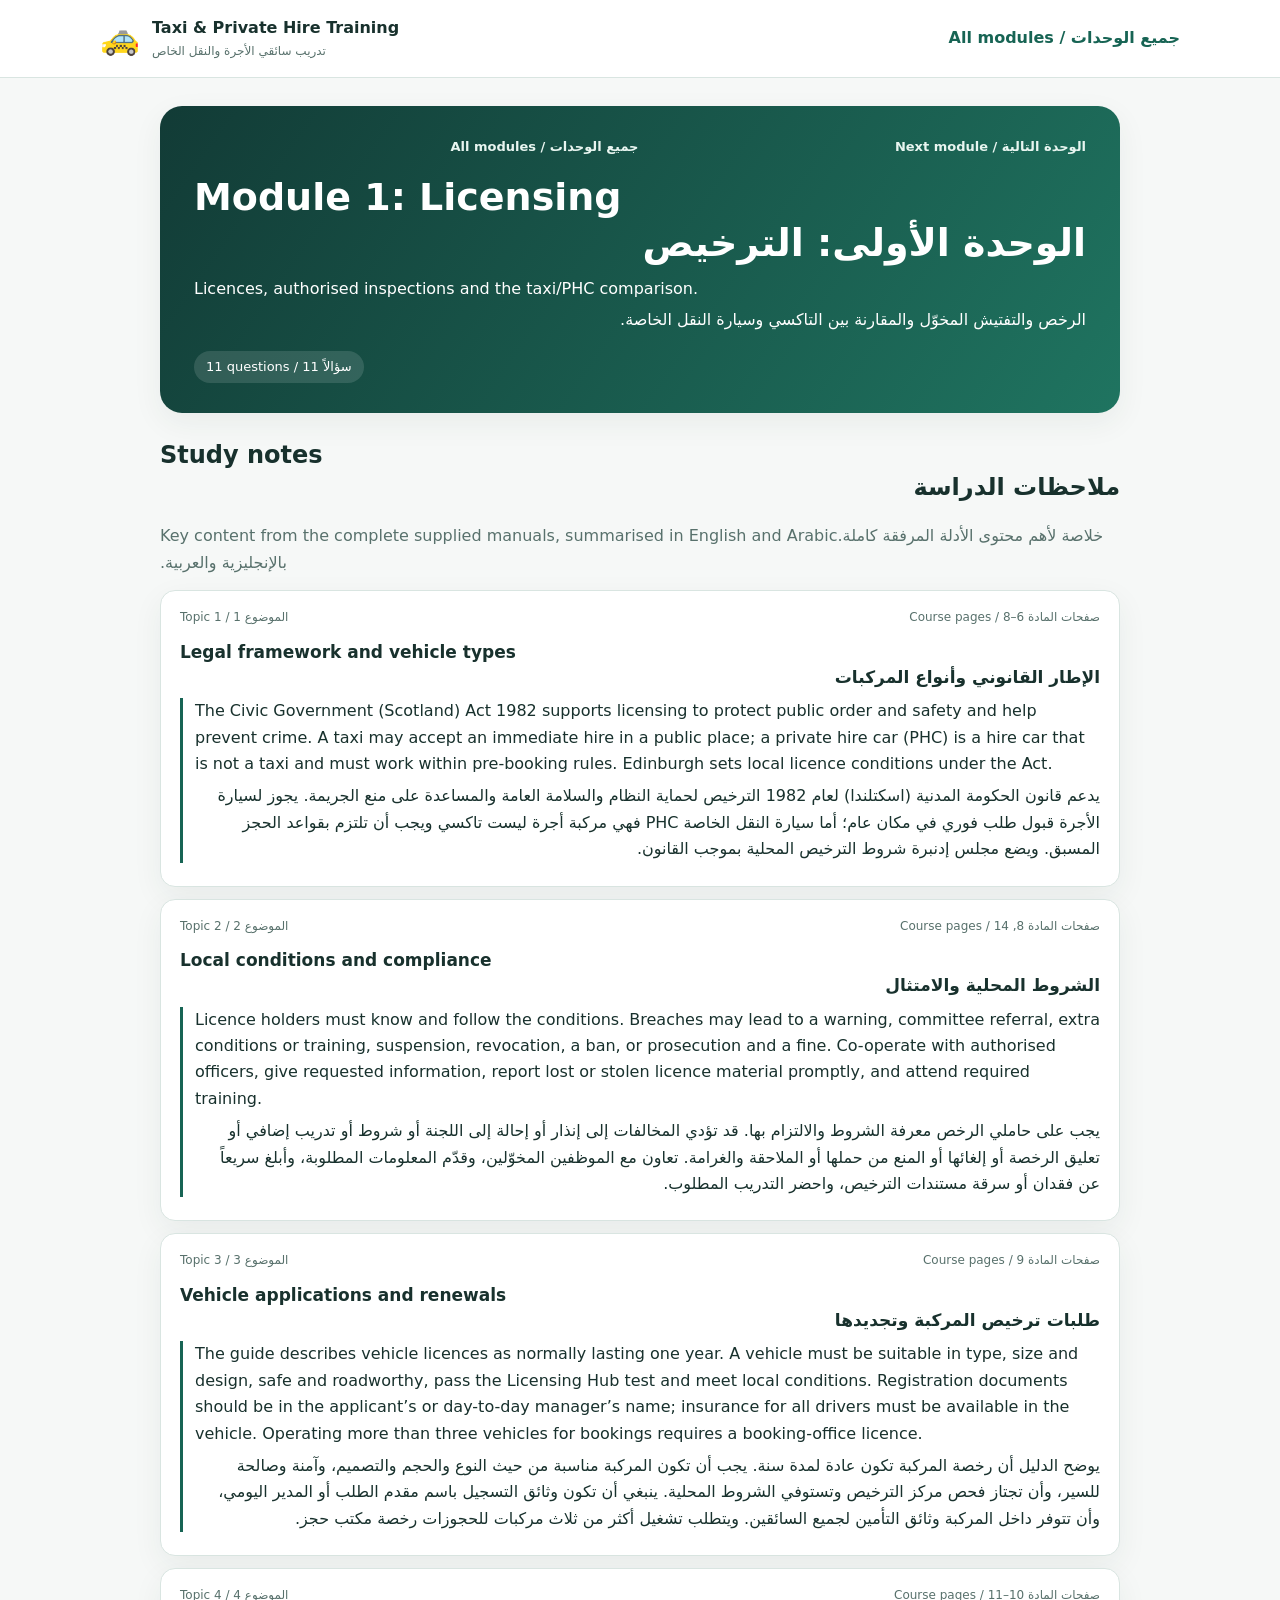
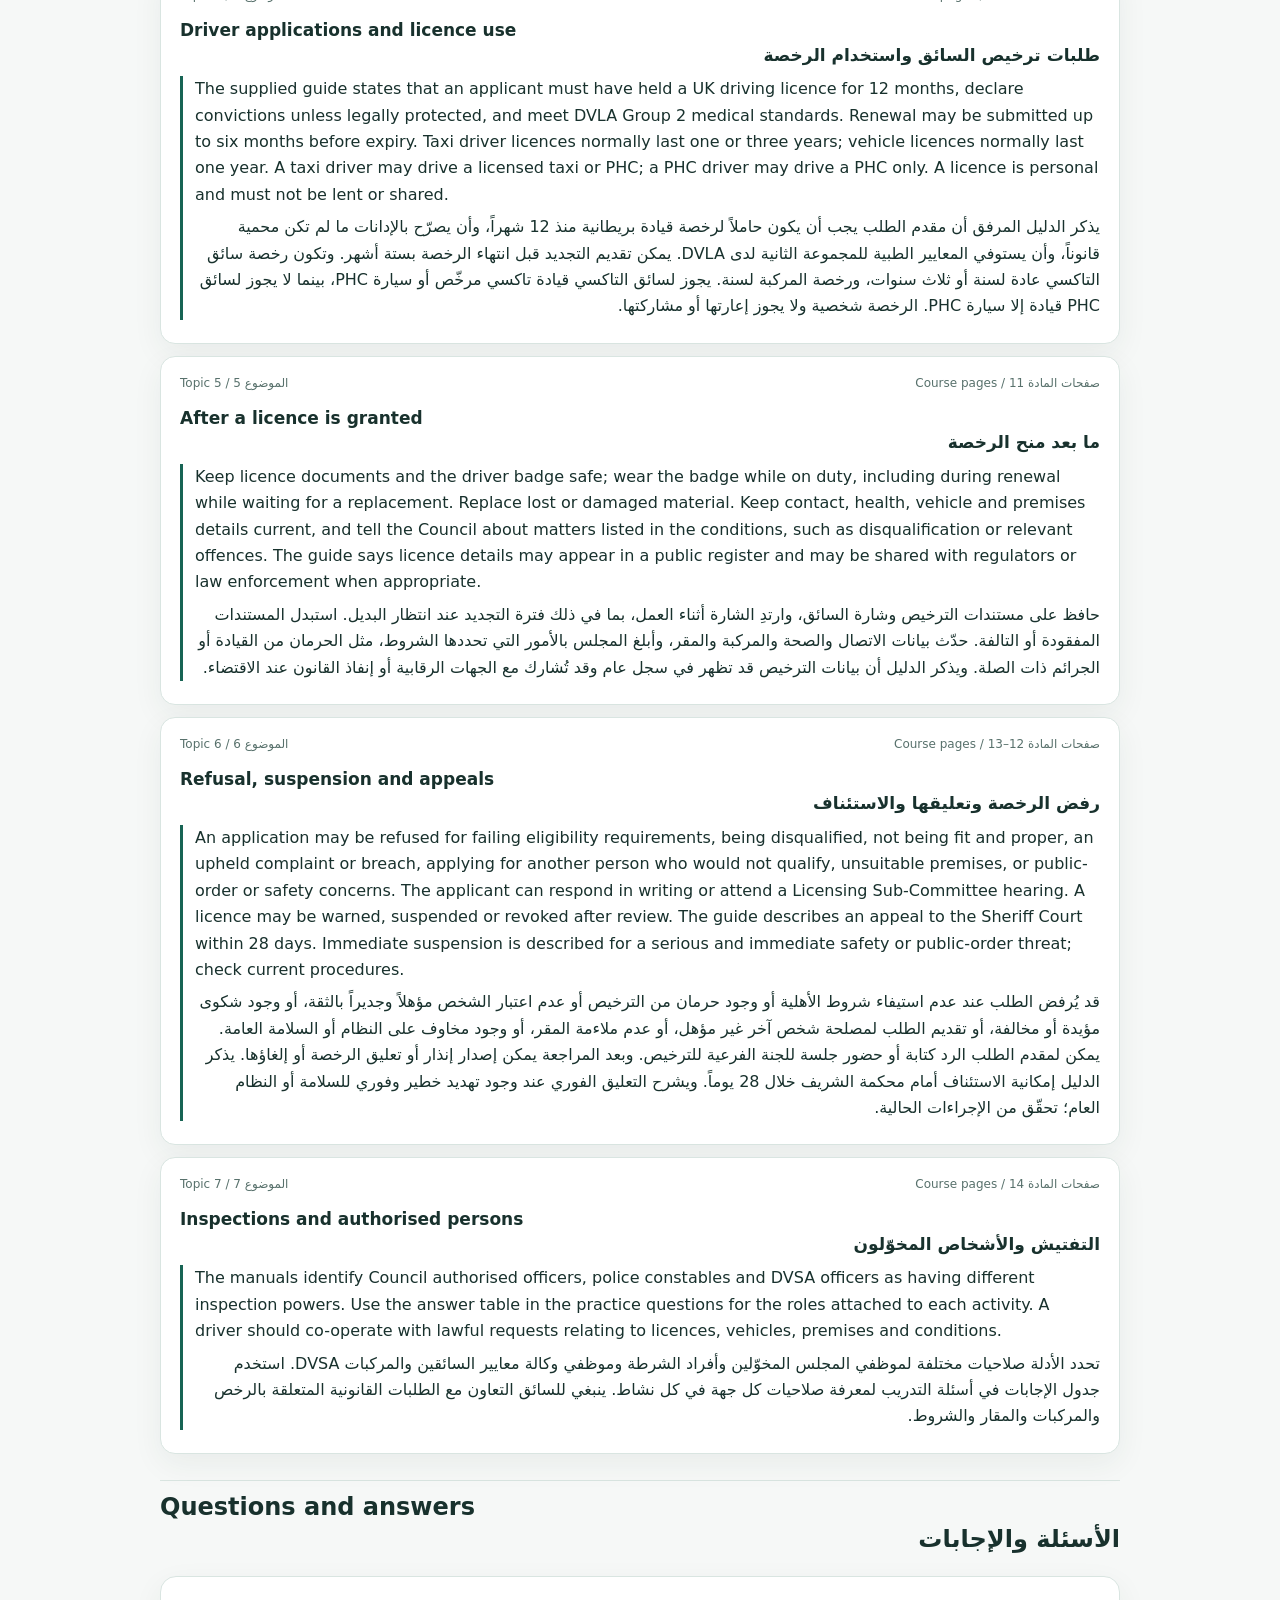
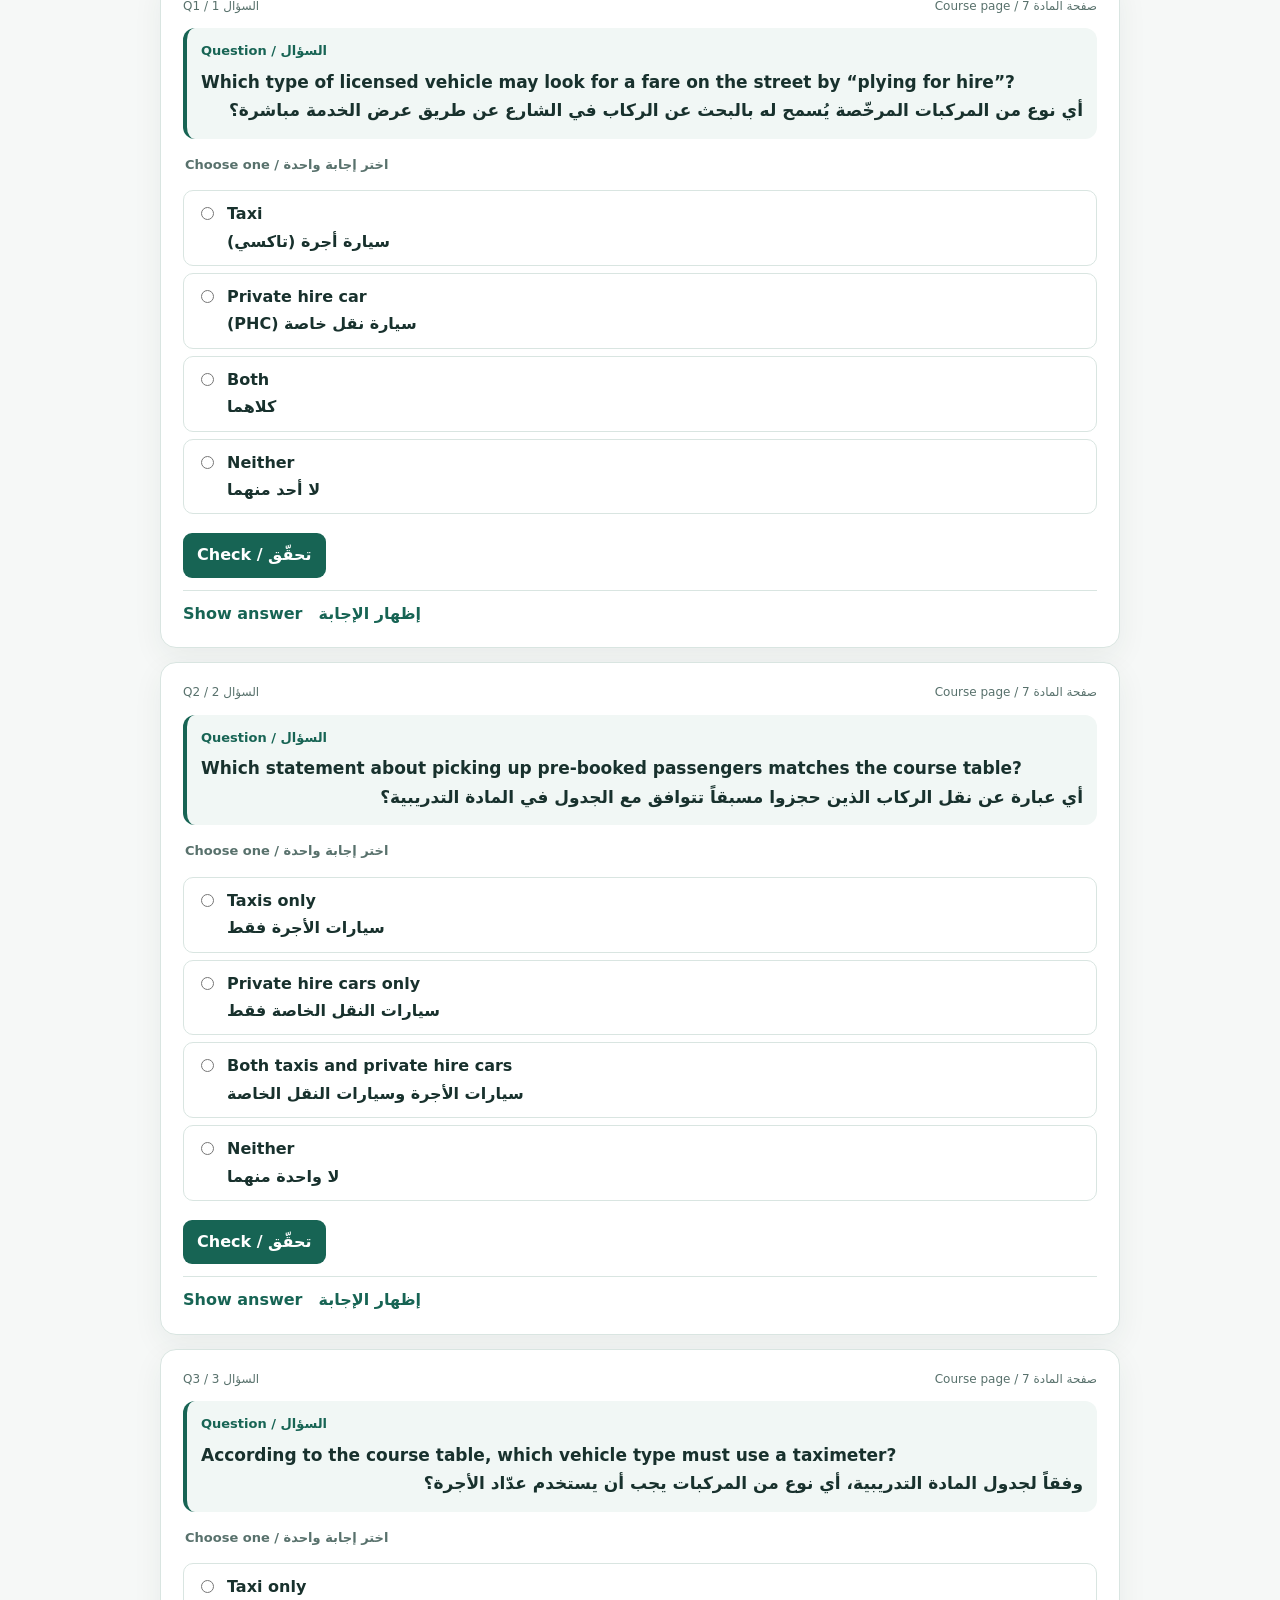
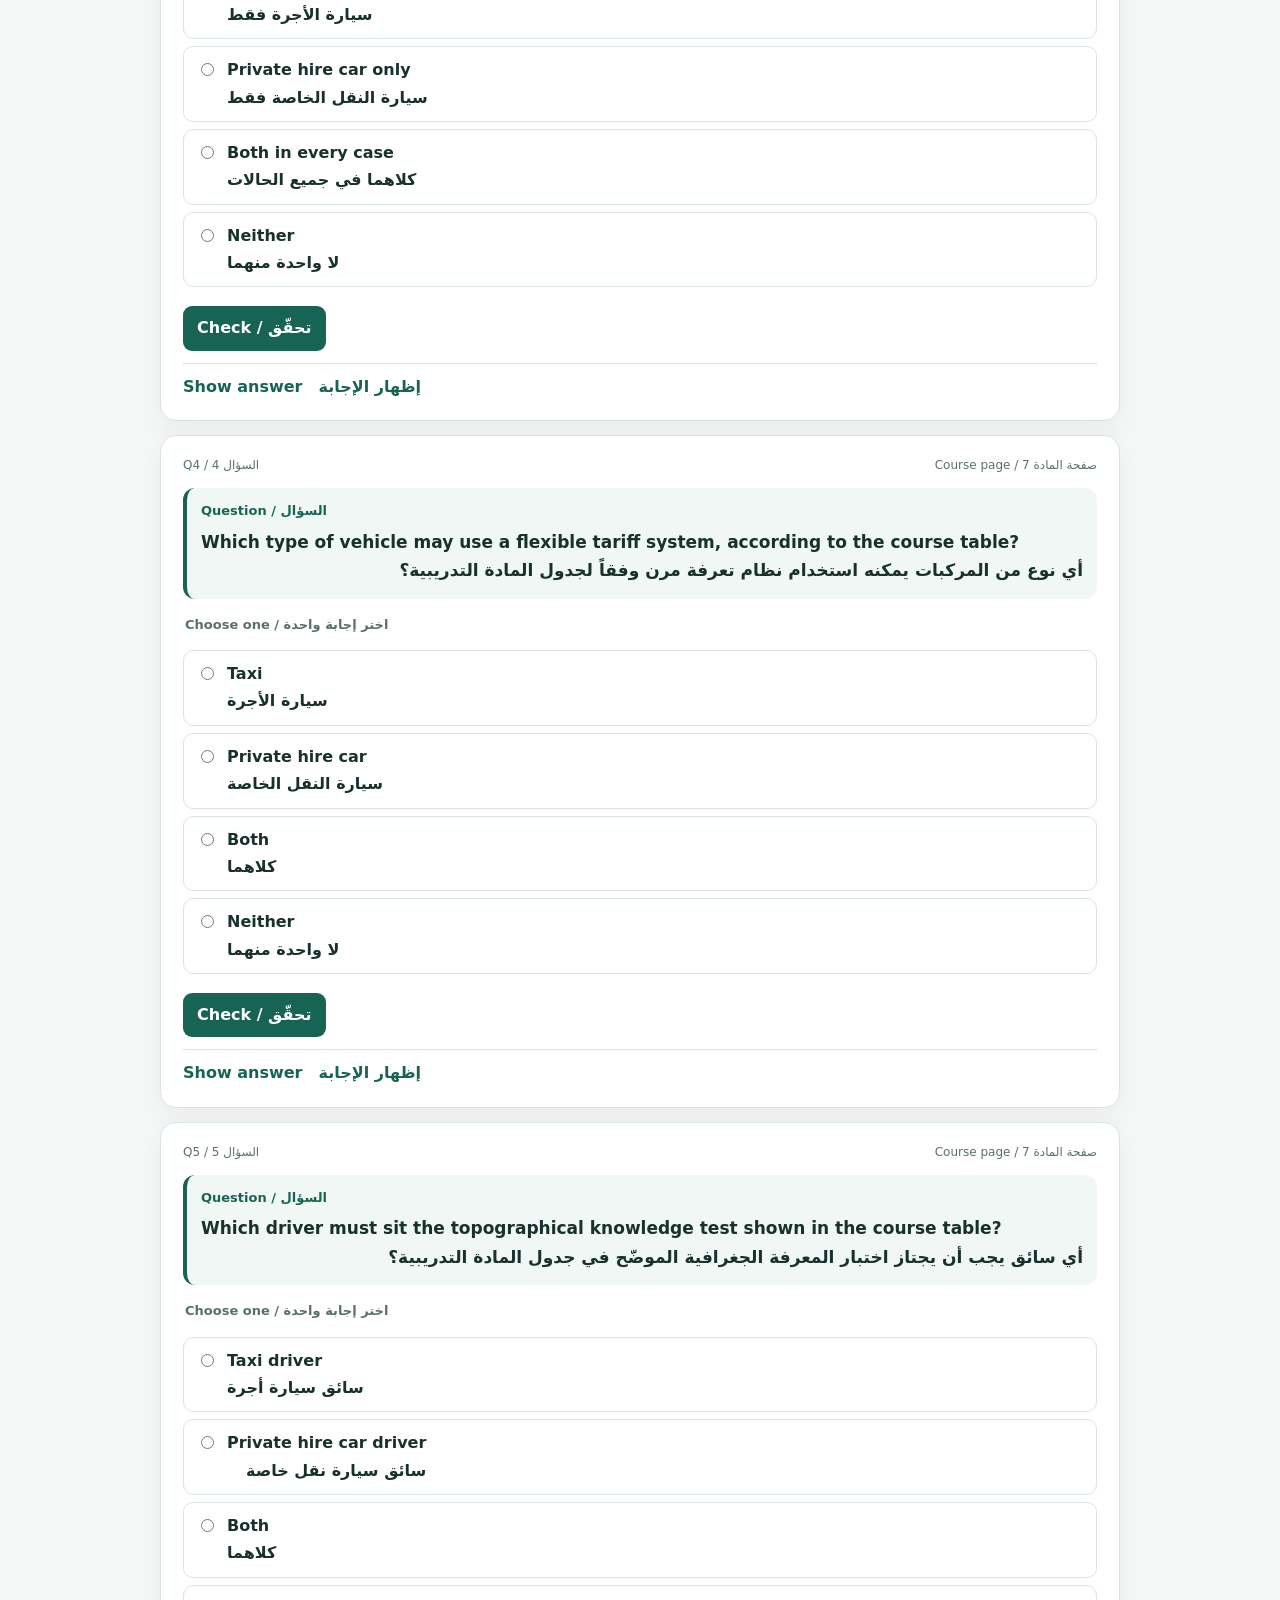
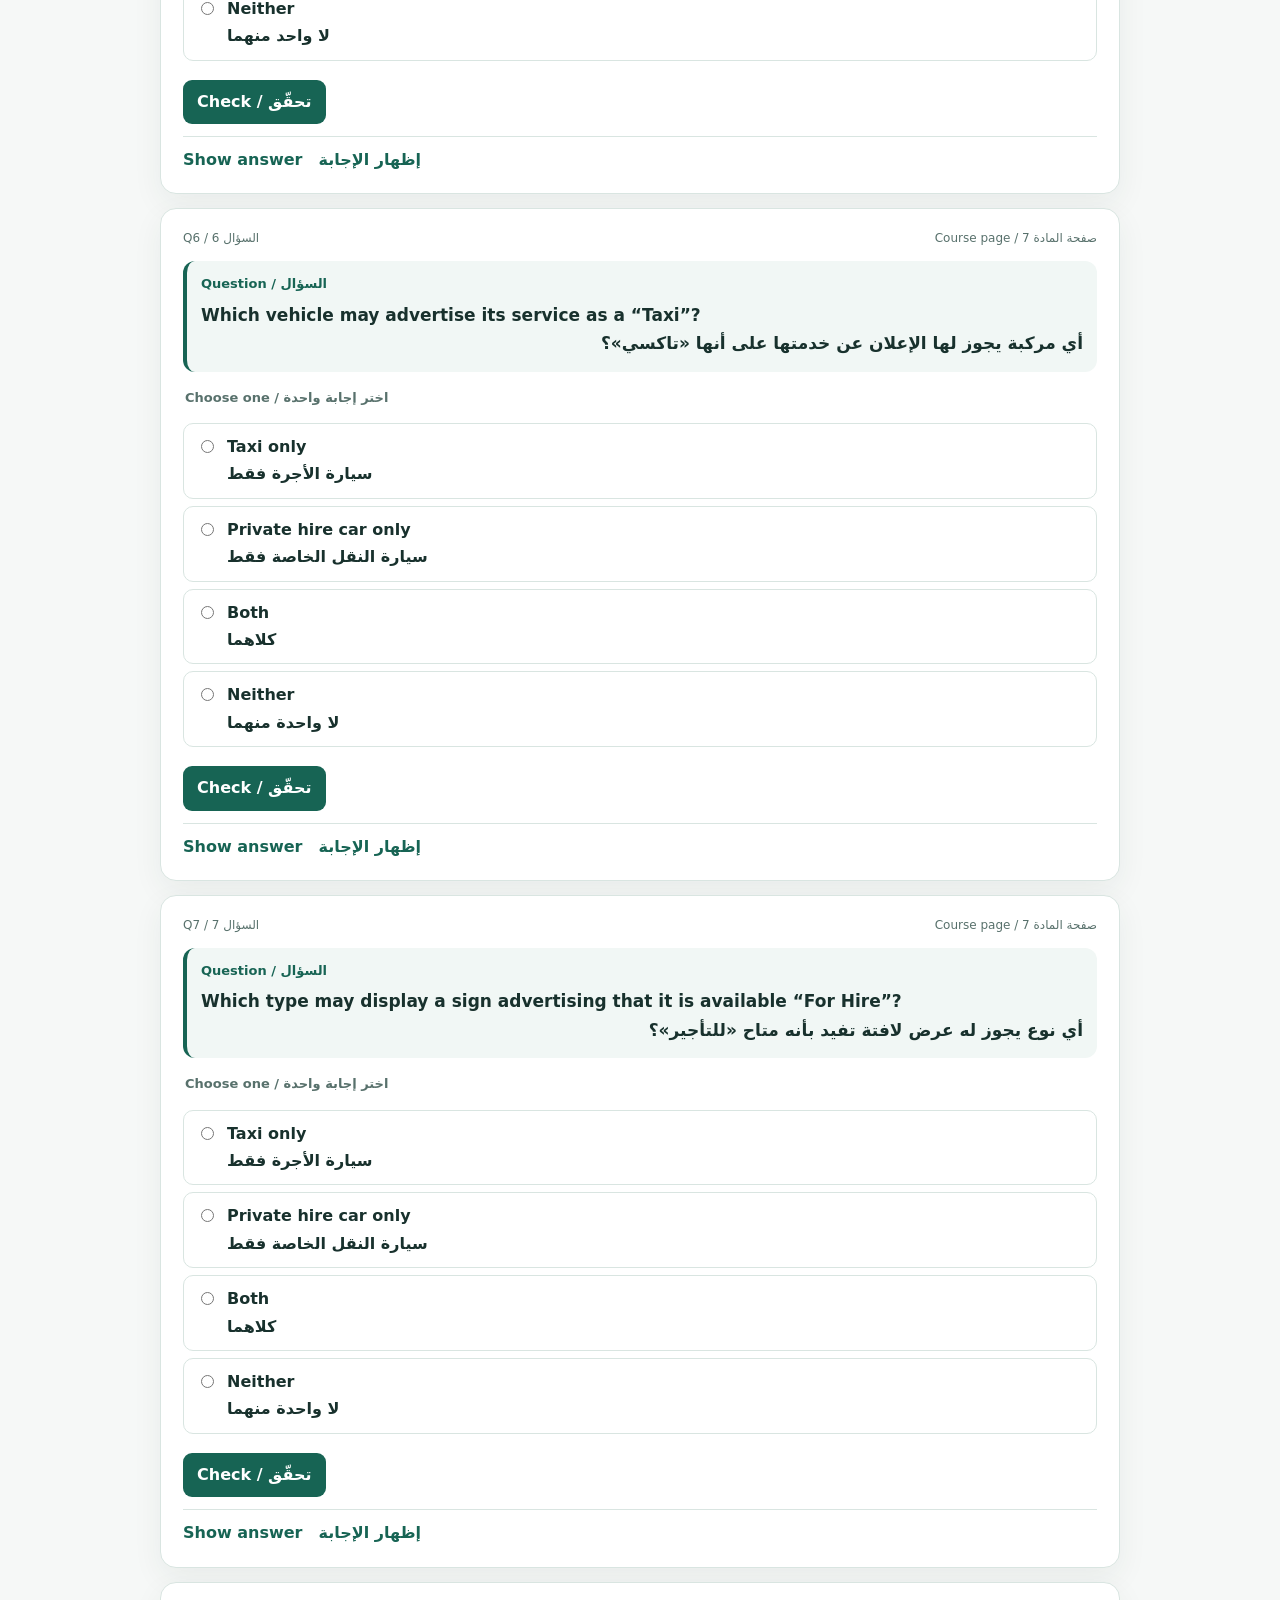
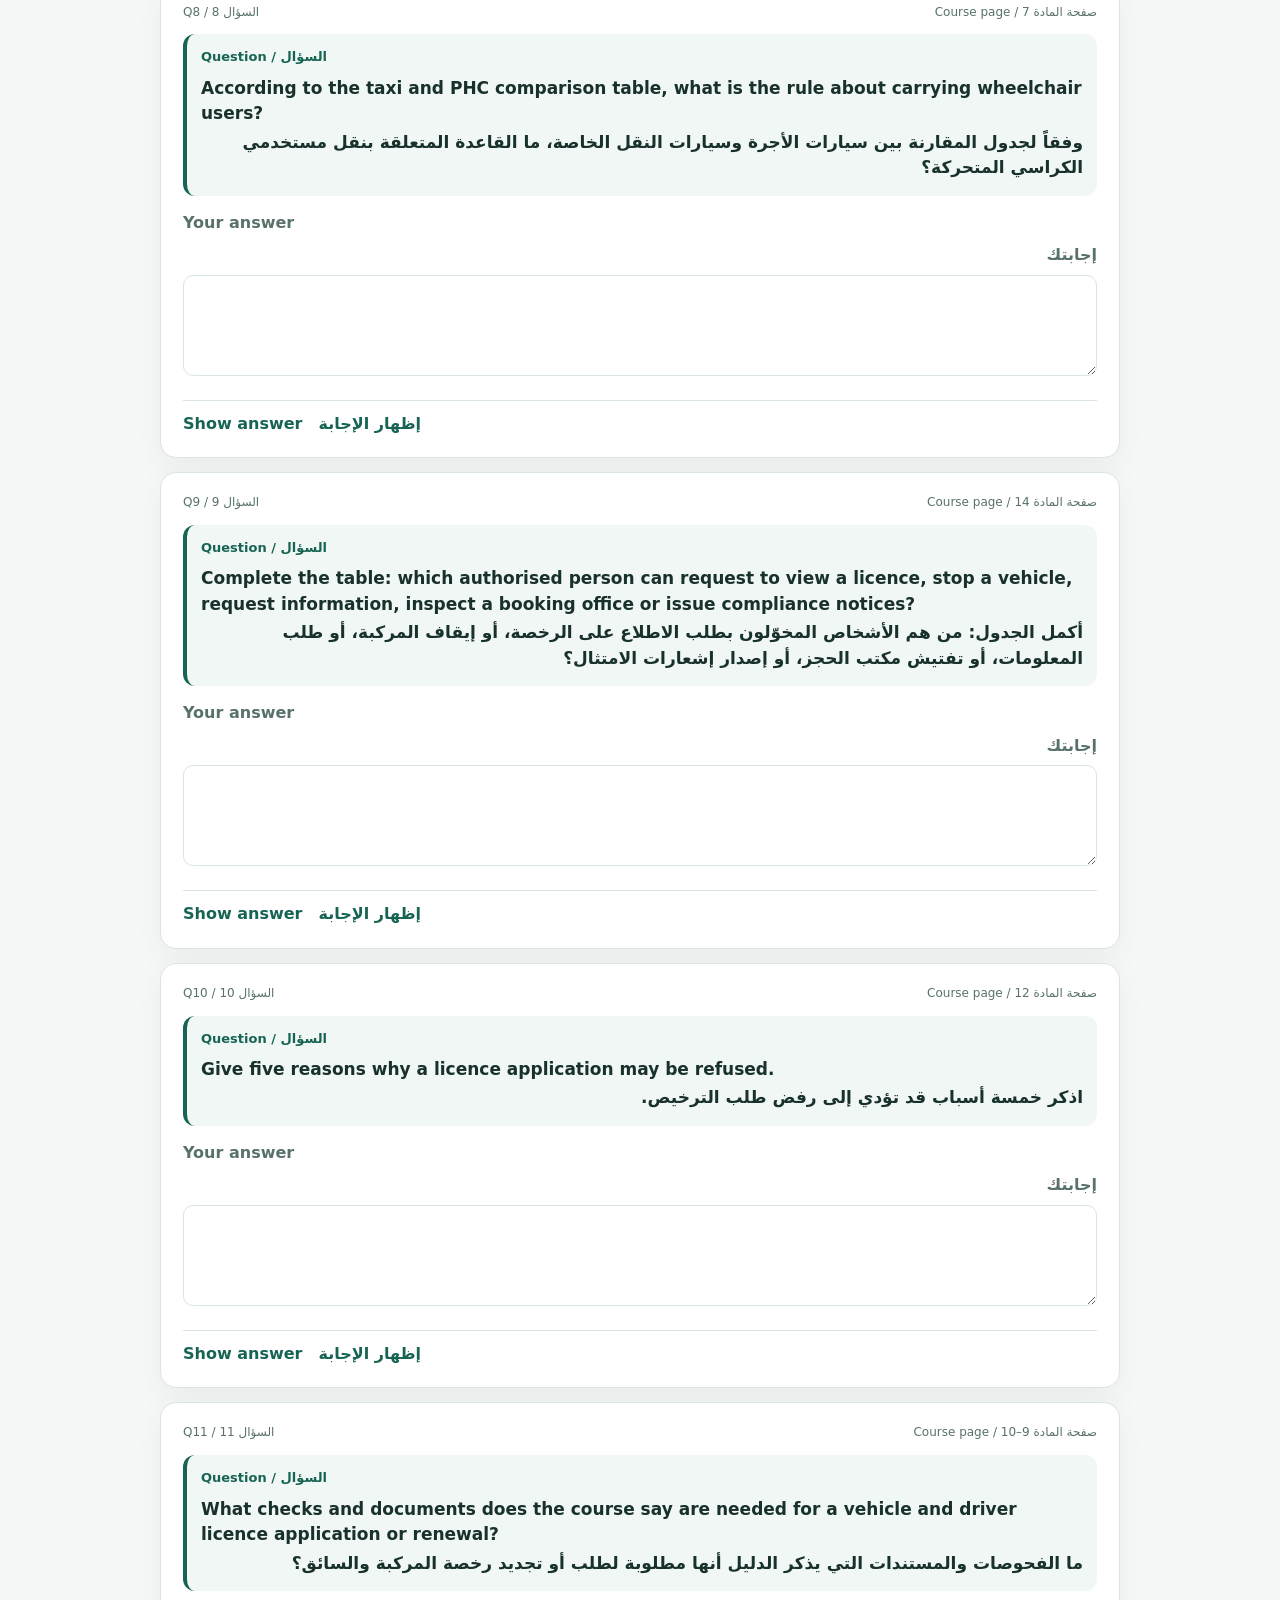
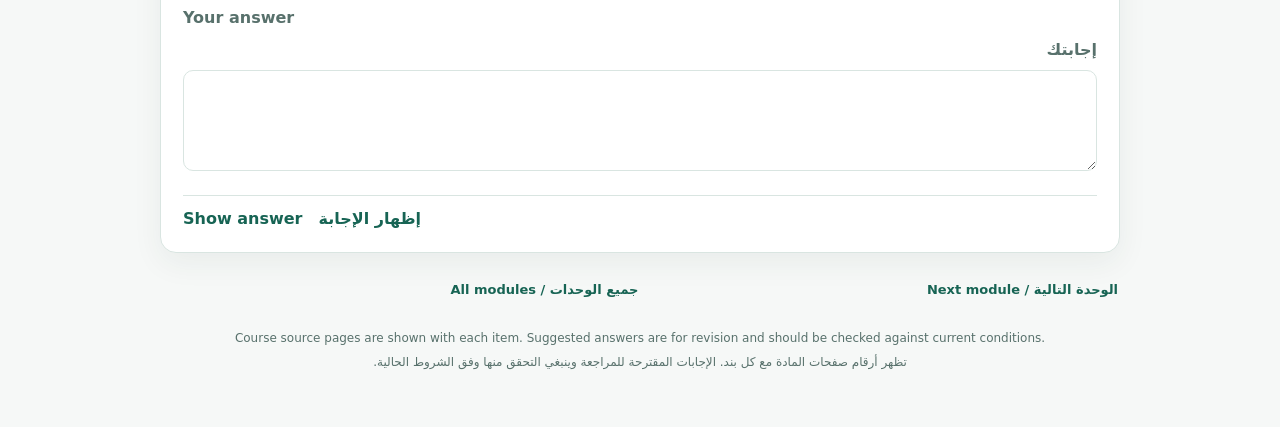
==== commit acebe3f3: "Polish bilingual child safety guidance" ====
--- a/module-1.html
+++ b/module-1.html
@@ -5,7 +5,7 @@
   <meta name="viewport" content="width=device-width, initial-scale=1">
   <meta name="theme-color" content="#123b36">
   <title>Module 1 | Taxi & PHC Training</title>
-  <link rel="stylesheet" href="style.css?v=20261118-3">
+  <link rel="stylesheet" href="style.css?v=20261118-4">
 </head>
 <body data-module="1">
   <header class="topbar"><a class="brand" href="index.html"><span class="brand-mark">🚕</span><span><strong>Taxi & Private Hire Training</strong><small>تدريب سائقي الأجرة والنقل الخاص</small></span></a><a class="all-modules" href="index.html">All modules / جميع الوحدات</a></header>
@@ -21,6 +21,6 @@
     <div class="module-nav bottom-nav"><span></span><a href="index.html">All modules / جميع الوحدات</a><a href="module-2.html">Next module / الوحدة التالية</a></div>
     <footer><span lang="en" dir="ltr">Course source pages are shown with each item. Suggested answers are for revision and should be checked against current conditions.</span><span lang="ar" dir="rtl">تظهر أرقام صفحات المادة مع كل بند. الإجابات المقترحة للمراجعة وينبغي التحقق منها وفق الشروط الحالية.</span></footer>
   </main>
-  <script src="questions.js?v=20261118-3"></script><script src="extra-questions.js?v=20261118-3"></script><script src="answers.js?v=20261118-3"></script><script src="course-guide.js?v=20261118-3"></script><script src="app.js?v=20261118-3"></script>
+  <script src="questions.js?v=20261118-4"></script><script src="extra-questions.js?v=20261118-4"></script><script src="answers.js?v=20261118-4"></script><script src="course-guide.js?v=20261118-4"></script><script src="app.js?v=20261118-4"></script>
 </body>
 </html>
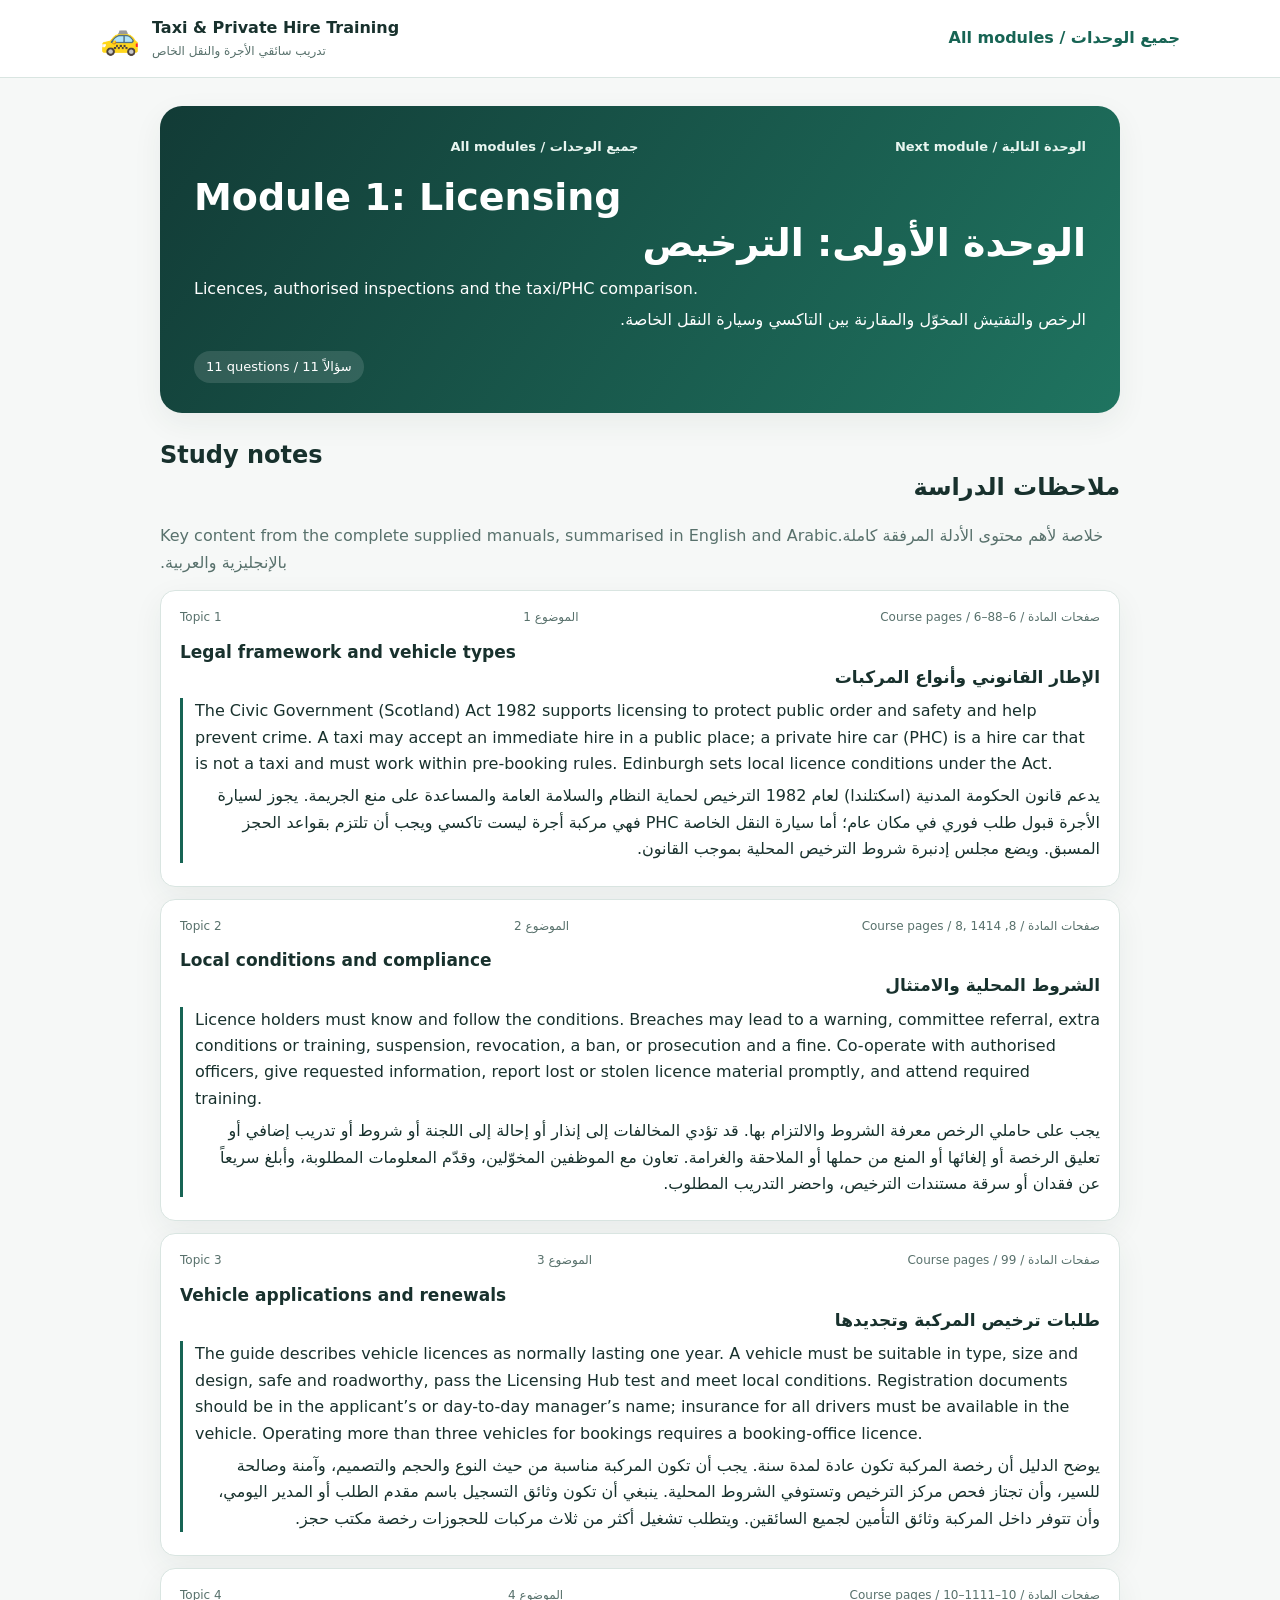
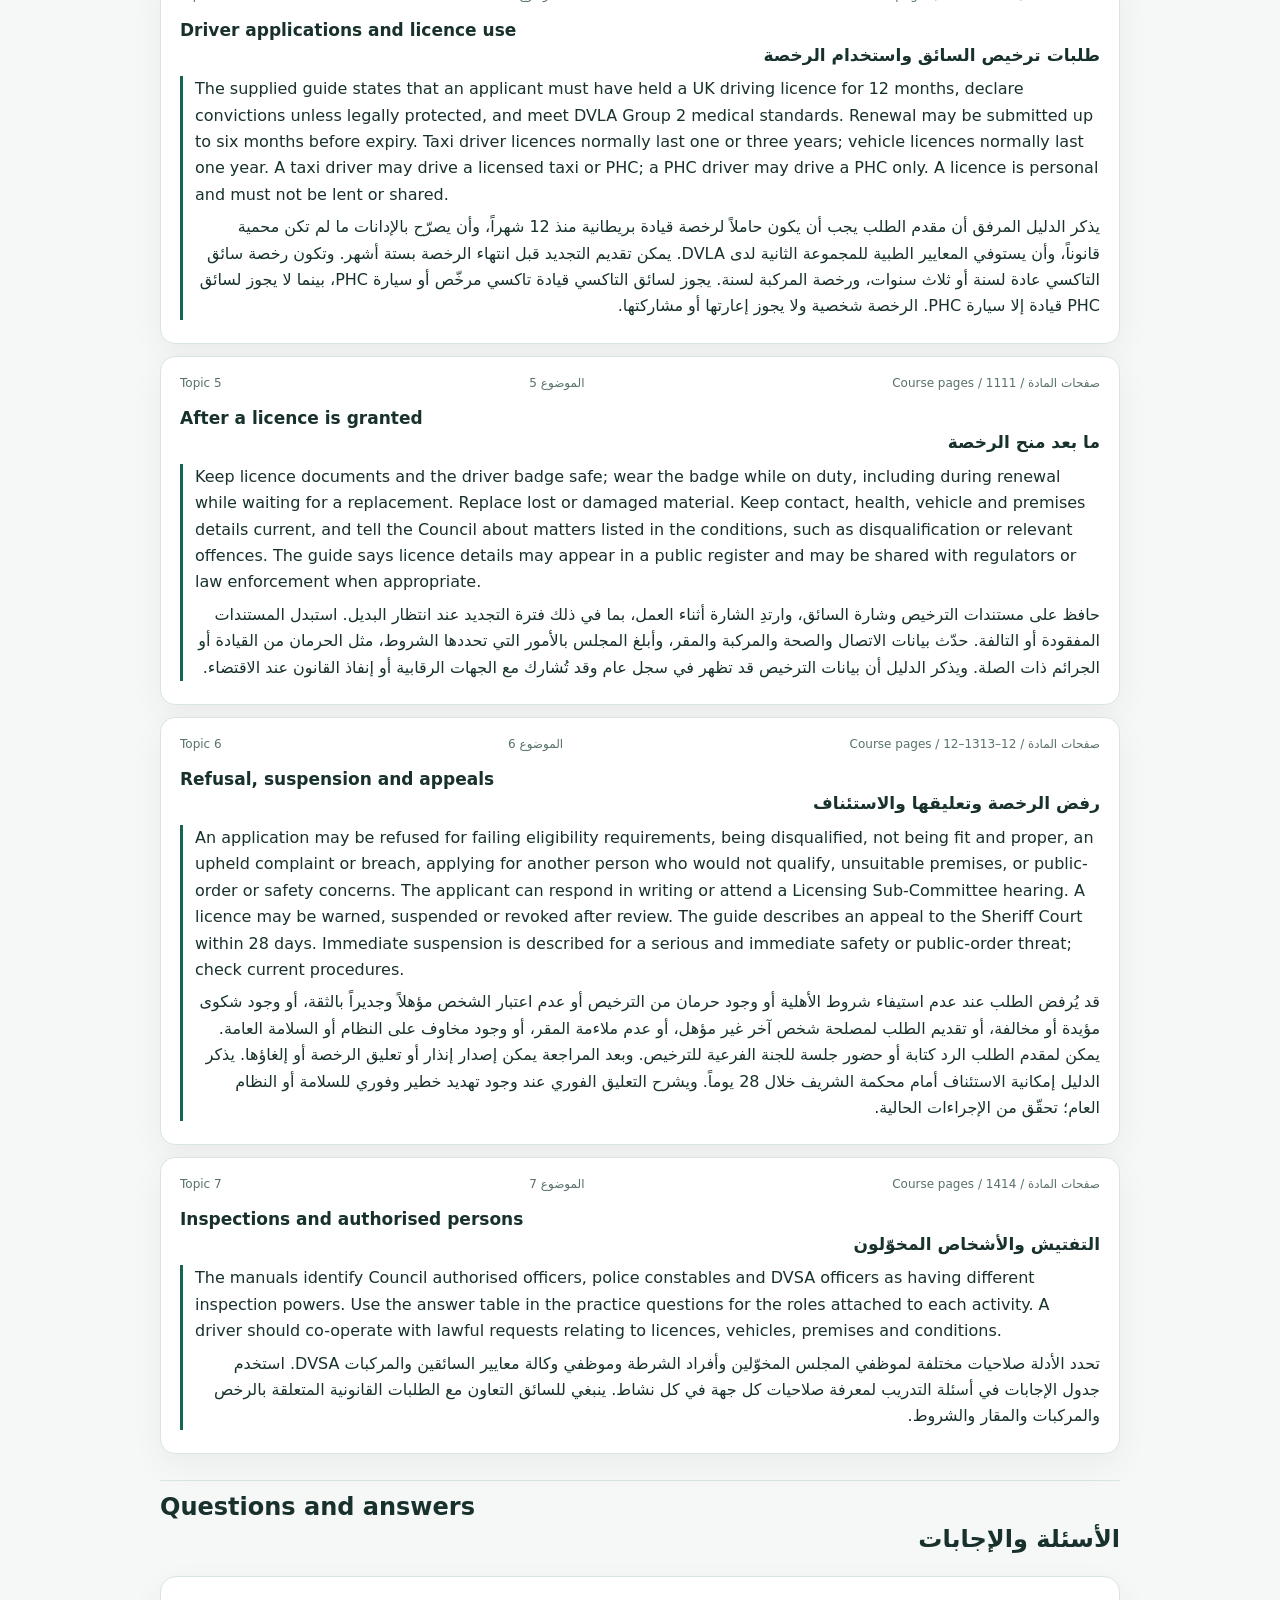
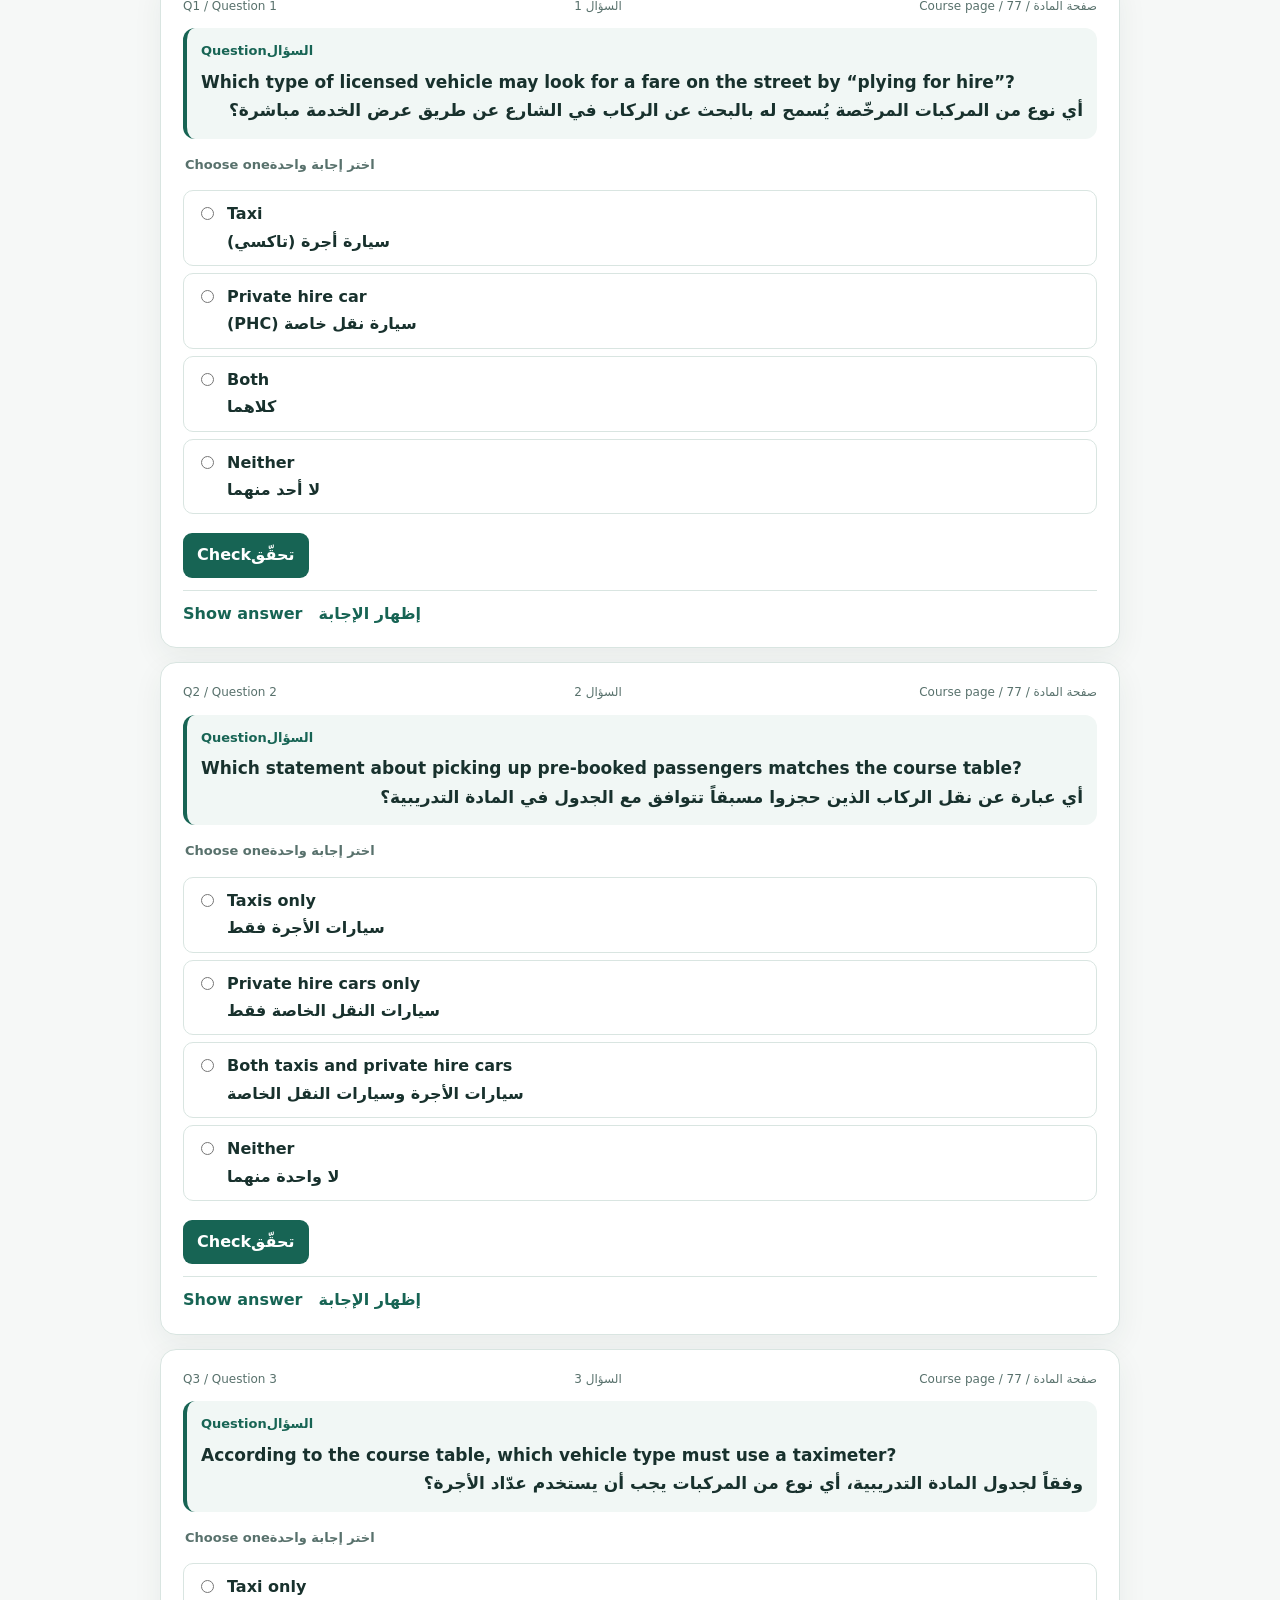
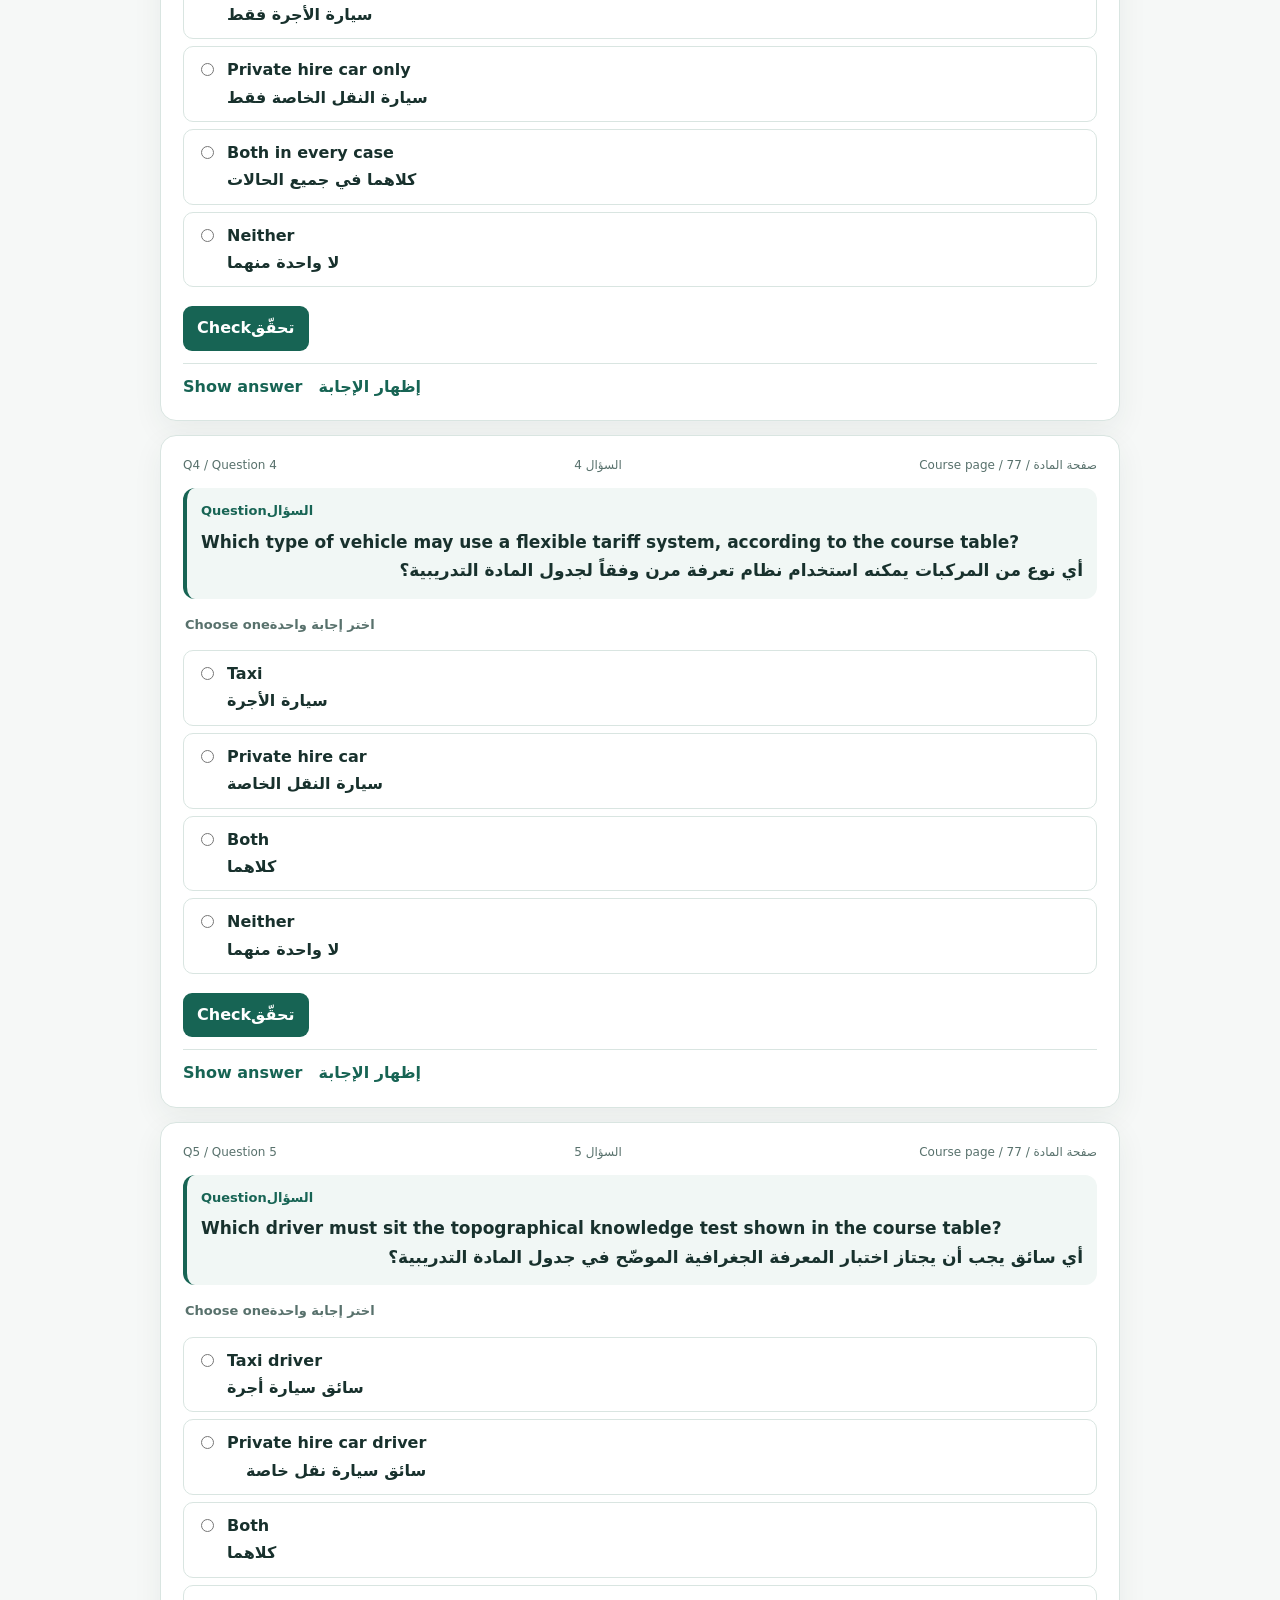
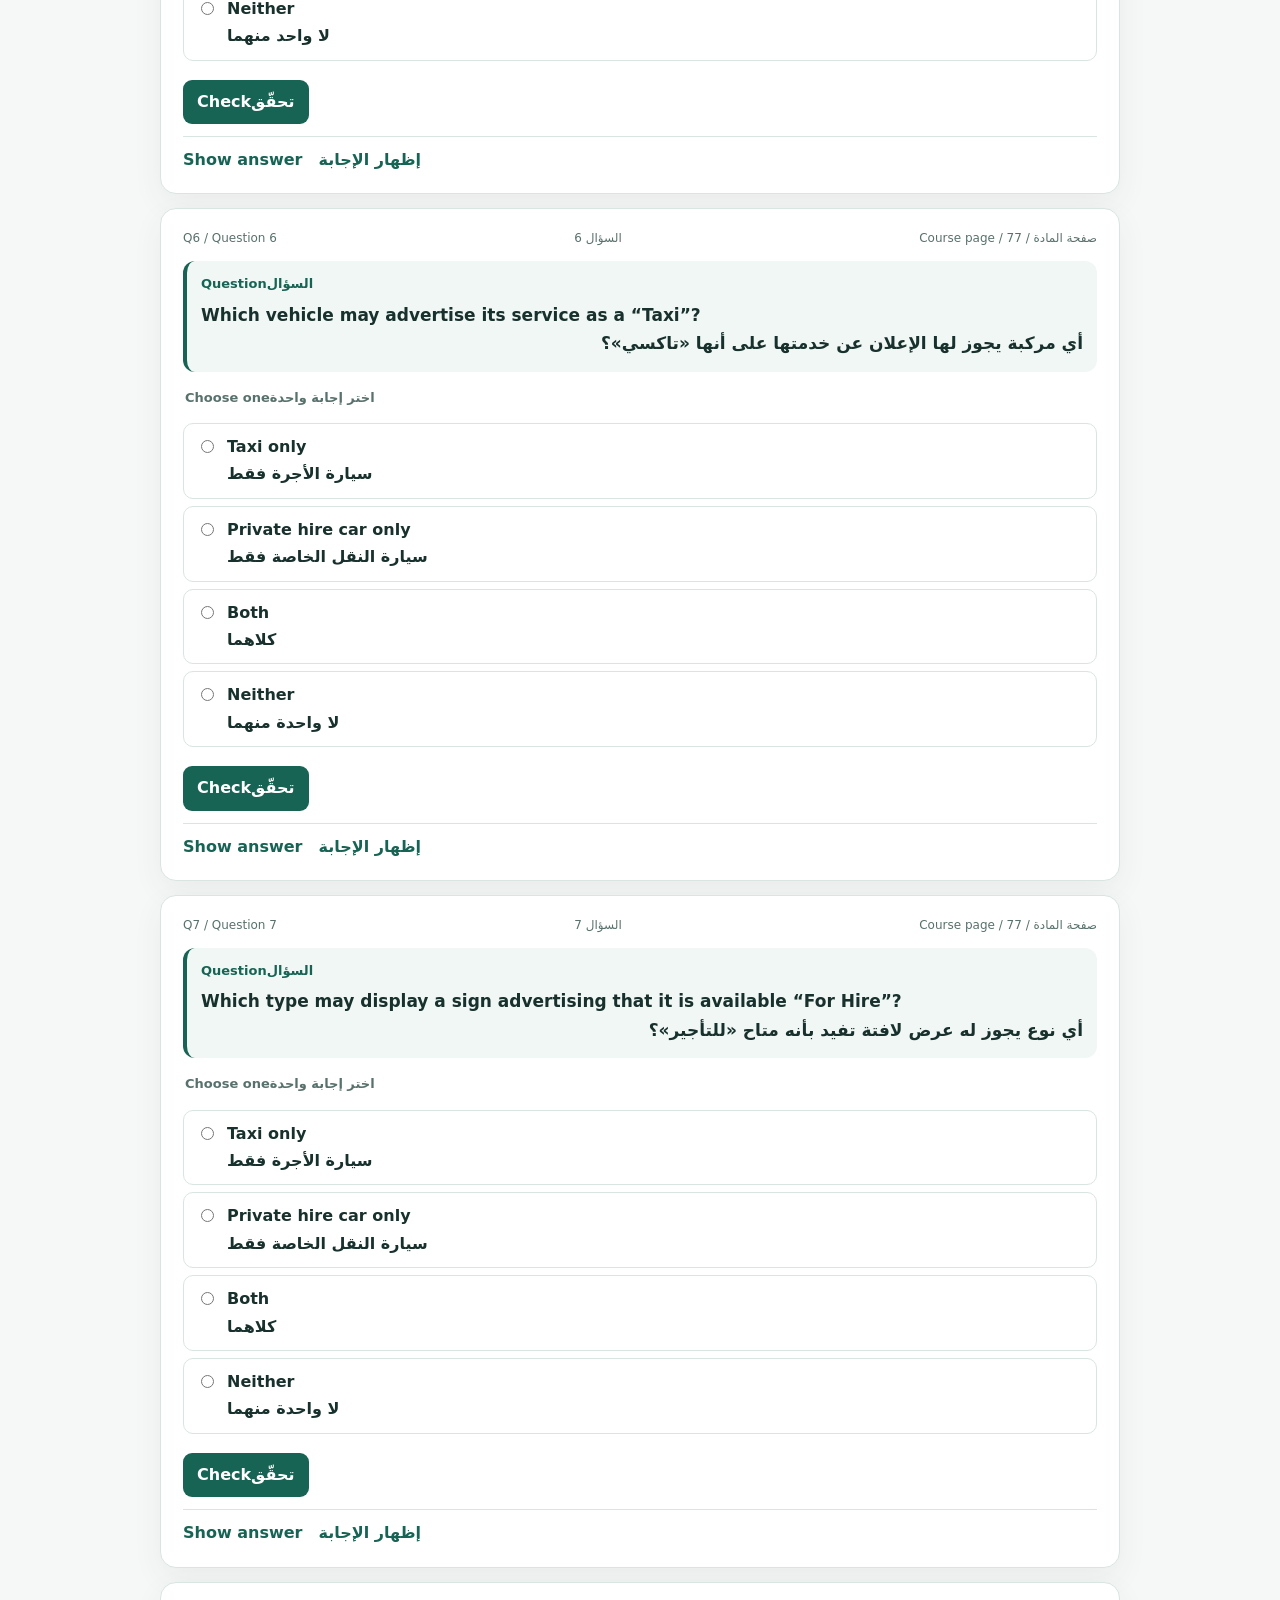
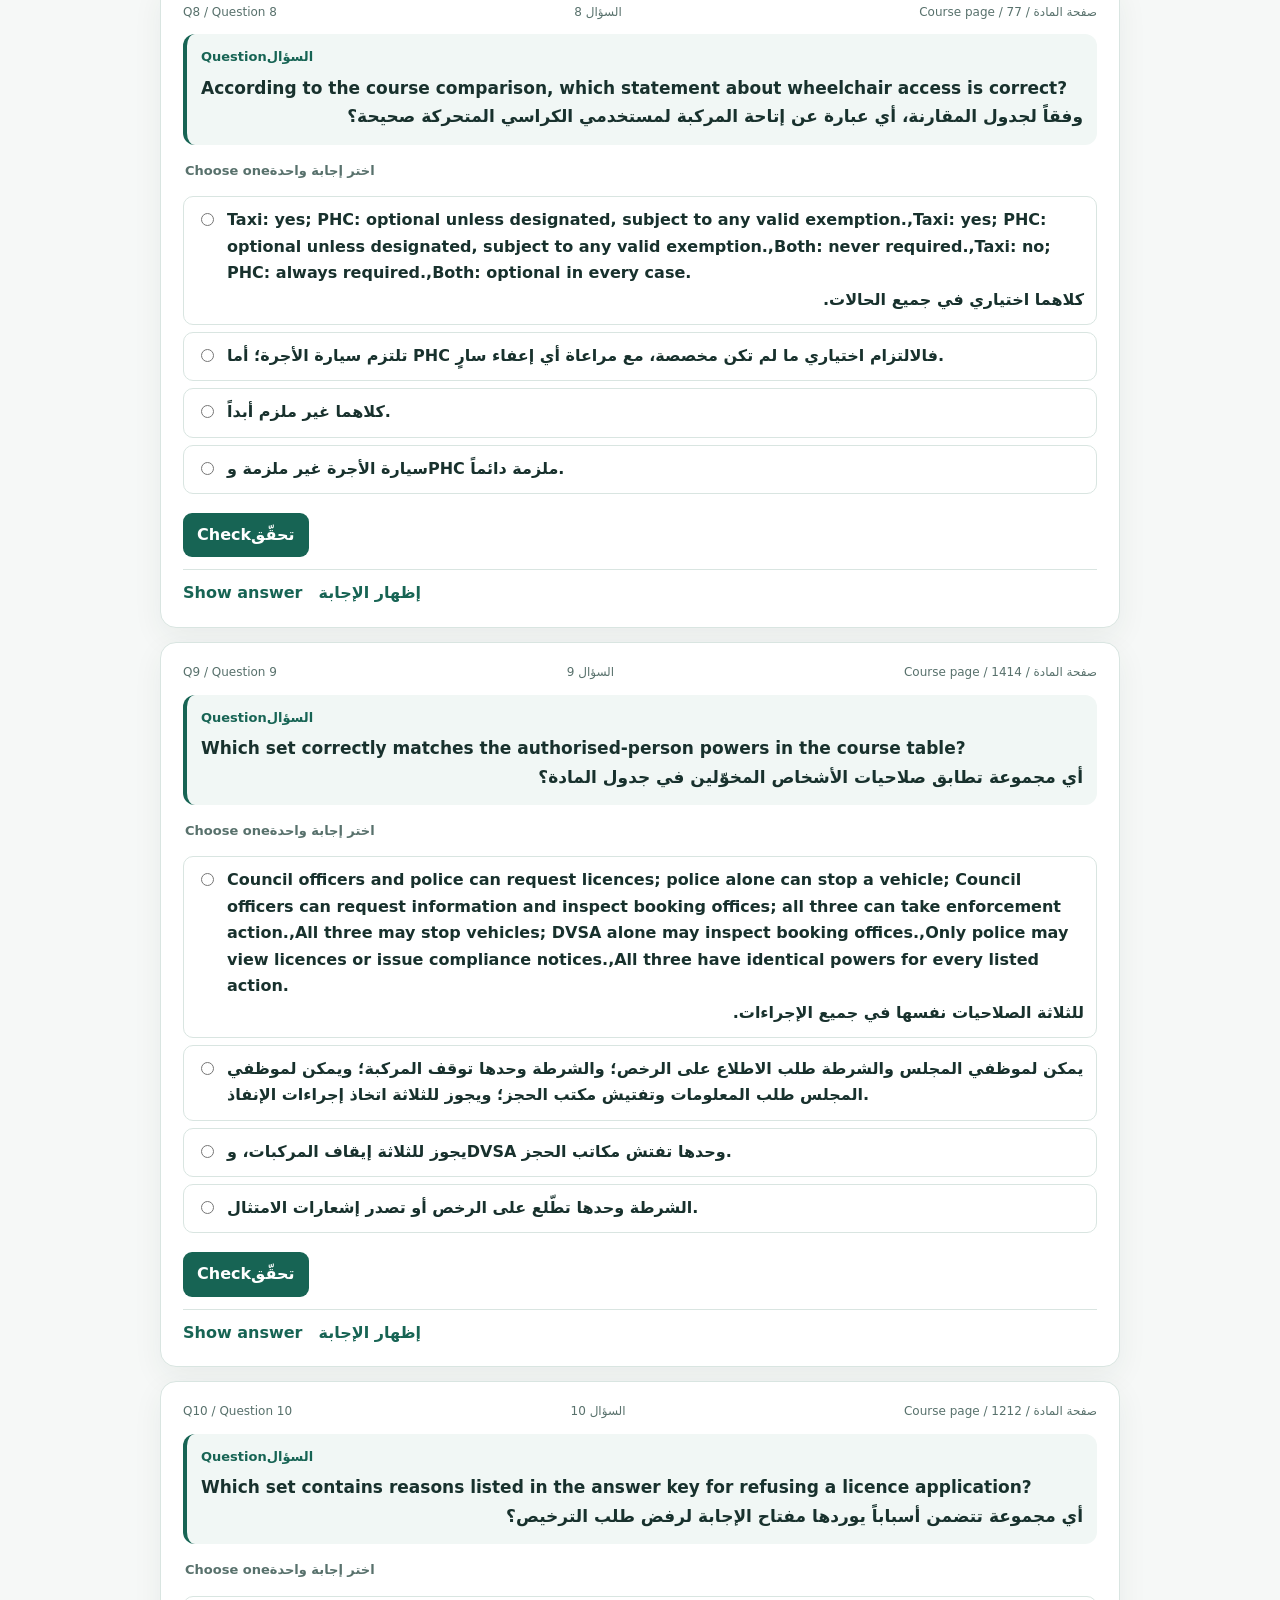
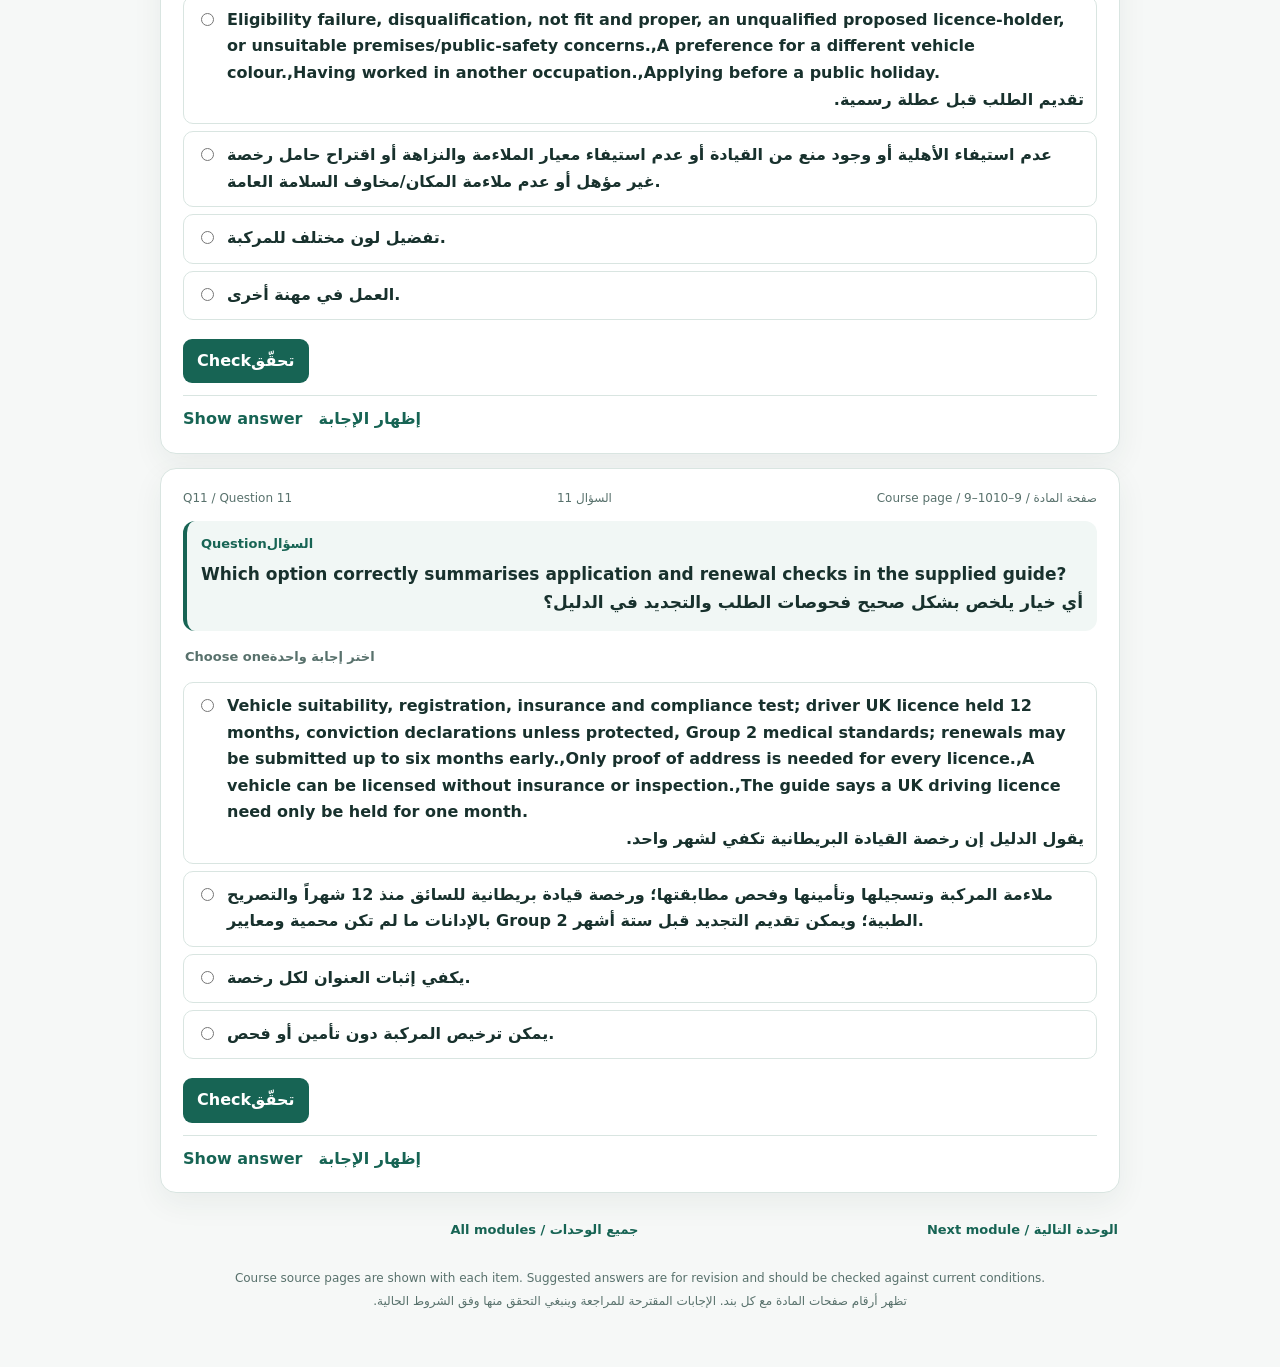
==== commit 960af5d8: "Refresh training app assets after question update" ====
--- a/module-1.html
+++ b/module-1.html
@@ -5,7 +5,7 @@
   <meta name="viewport" content="width=device-width, initial-scale=1">
   <meta name="theme-color" content="#123b36">
   <title>Module 1 | Taxi & PHC Training</title>
-  <link rel="stylesheet" href="style.css?v=20261118-4">
+  <link rel="stylesheet" href="style.css?v=20261118-5">
 </head>
 <body data-module="1">
   <header class="topbar"><a class="brand" href="index.html"><span class="brand-mark">🚕</span><span><strong>Taxi & Private Hire Training</strong><small>تدريب سائقي الأجرة والنقل الخاص</small></span></a><a class="all-modules" href="index.html">All modules / جميع الوحدات</a></header>
@@ -21,6 +21,6 @@
     <div class="module-nav bottom-nav"><span></span><a href="index.html">All modules / جميع الوحدات</a><a href="module-2.html">Next module / الوحدة التالية</a></div>
     <footer><span lang="en" dir="ltr">Course source pages are shown with each item. Suggested answers are for revision and should be checked against current conditions.</span><span lang="ar" dir="rtl">تظهر أرقام صفحات المادة مع كل بند. الإجابات المقترحة للمراجعة وينبغي التحقق منها وفق الشروط الحالية.</span></footer>
   </main>
-  <script src="questions.js?v=20261118-4"></script><script src="extra-questions.js?v=20261118-4"></script><script src="answers.js?v=20261118-4"></script><script src="course-guide.js?v=20261118-4"></script><script src="app.js?v=20261118-4"></script>
+  <script src="questions.js?v=20261118-5"></script><script src="extra-questions.js?v=20261118-5"></script><script src="answers.js?v=20261118-5"></script><script src="course-guide.js?v=20261118-5"></script><script src="app.js?v=20261118-5"></script>
 </body>
 </html>
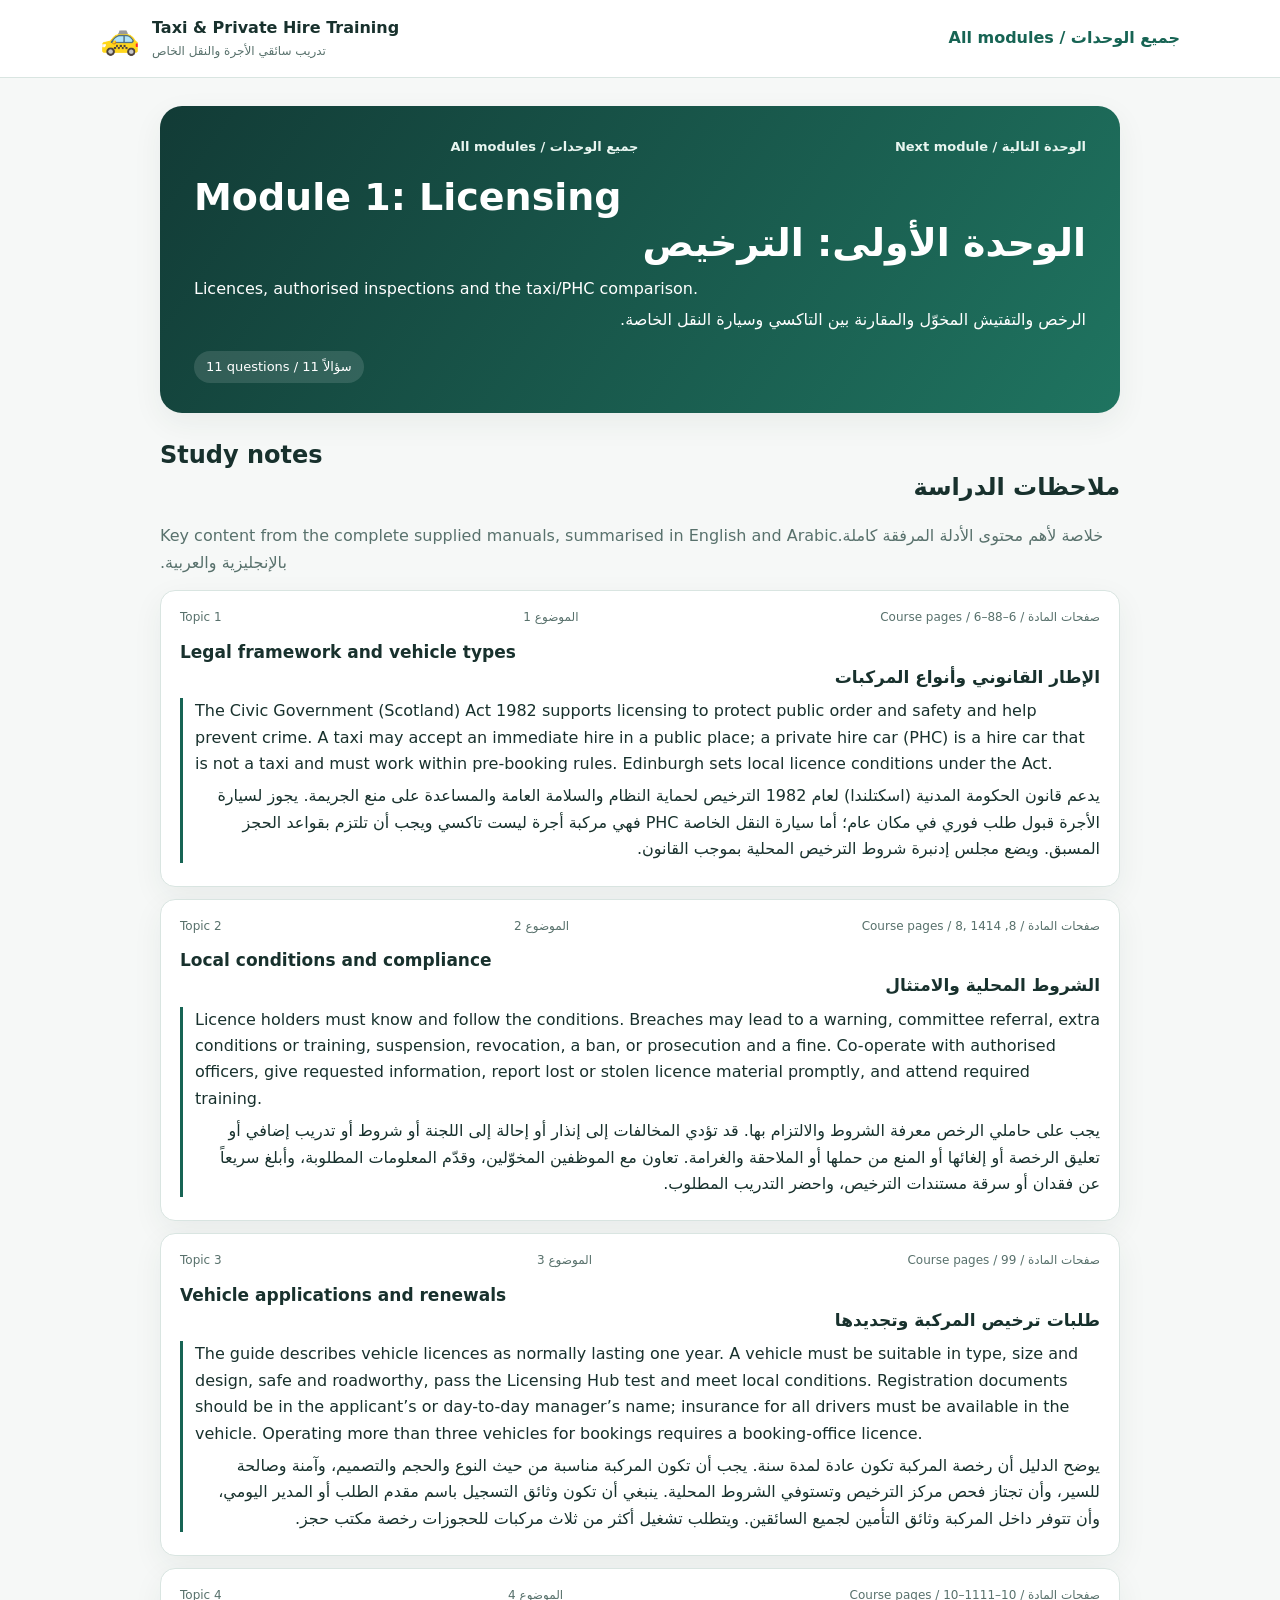
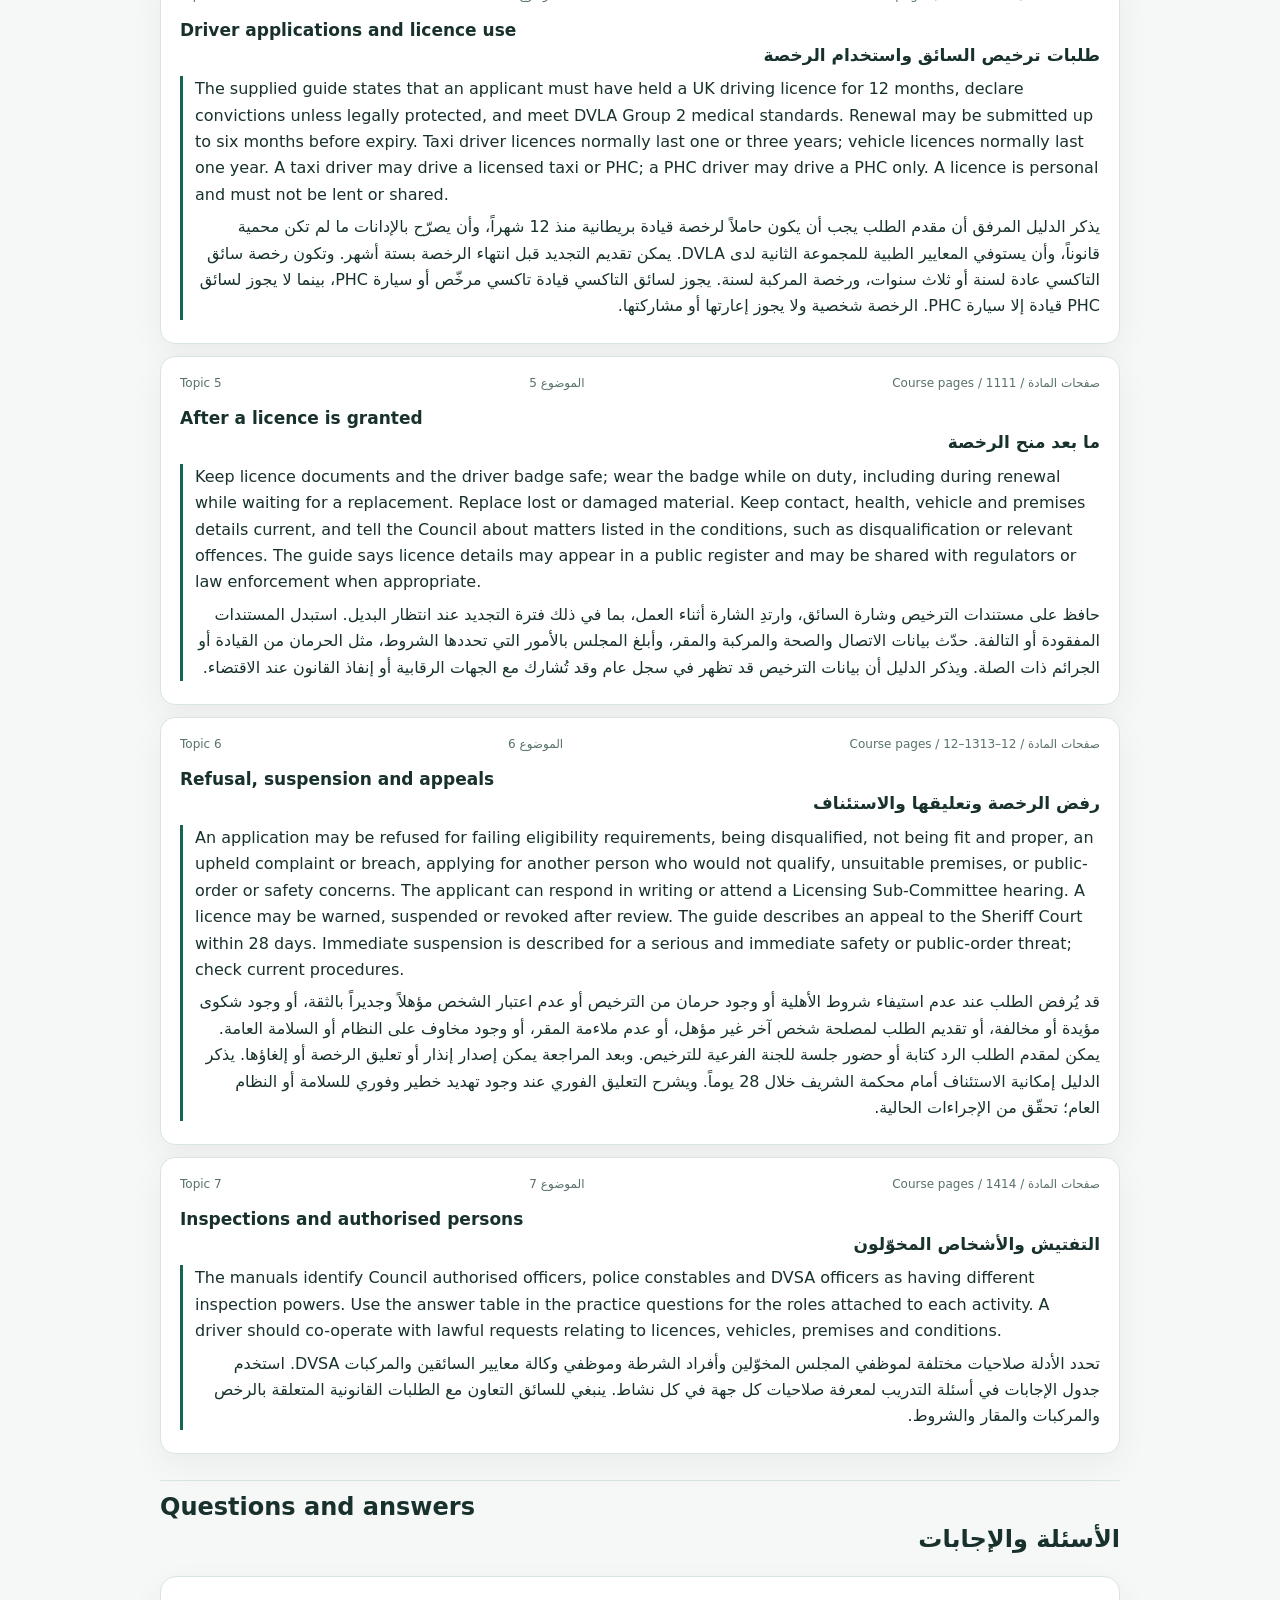
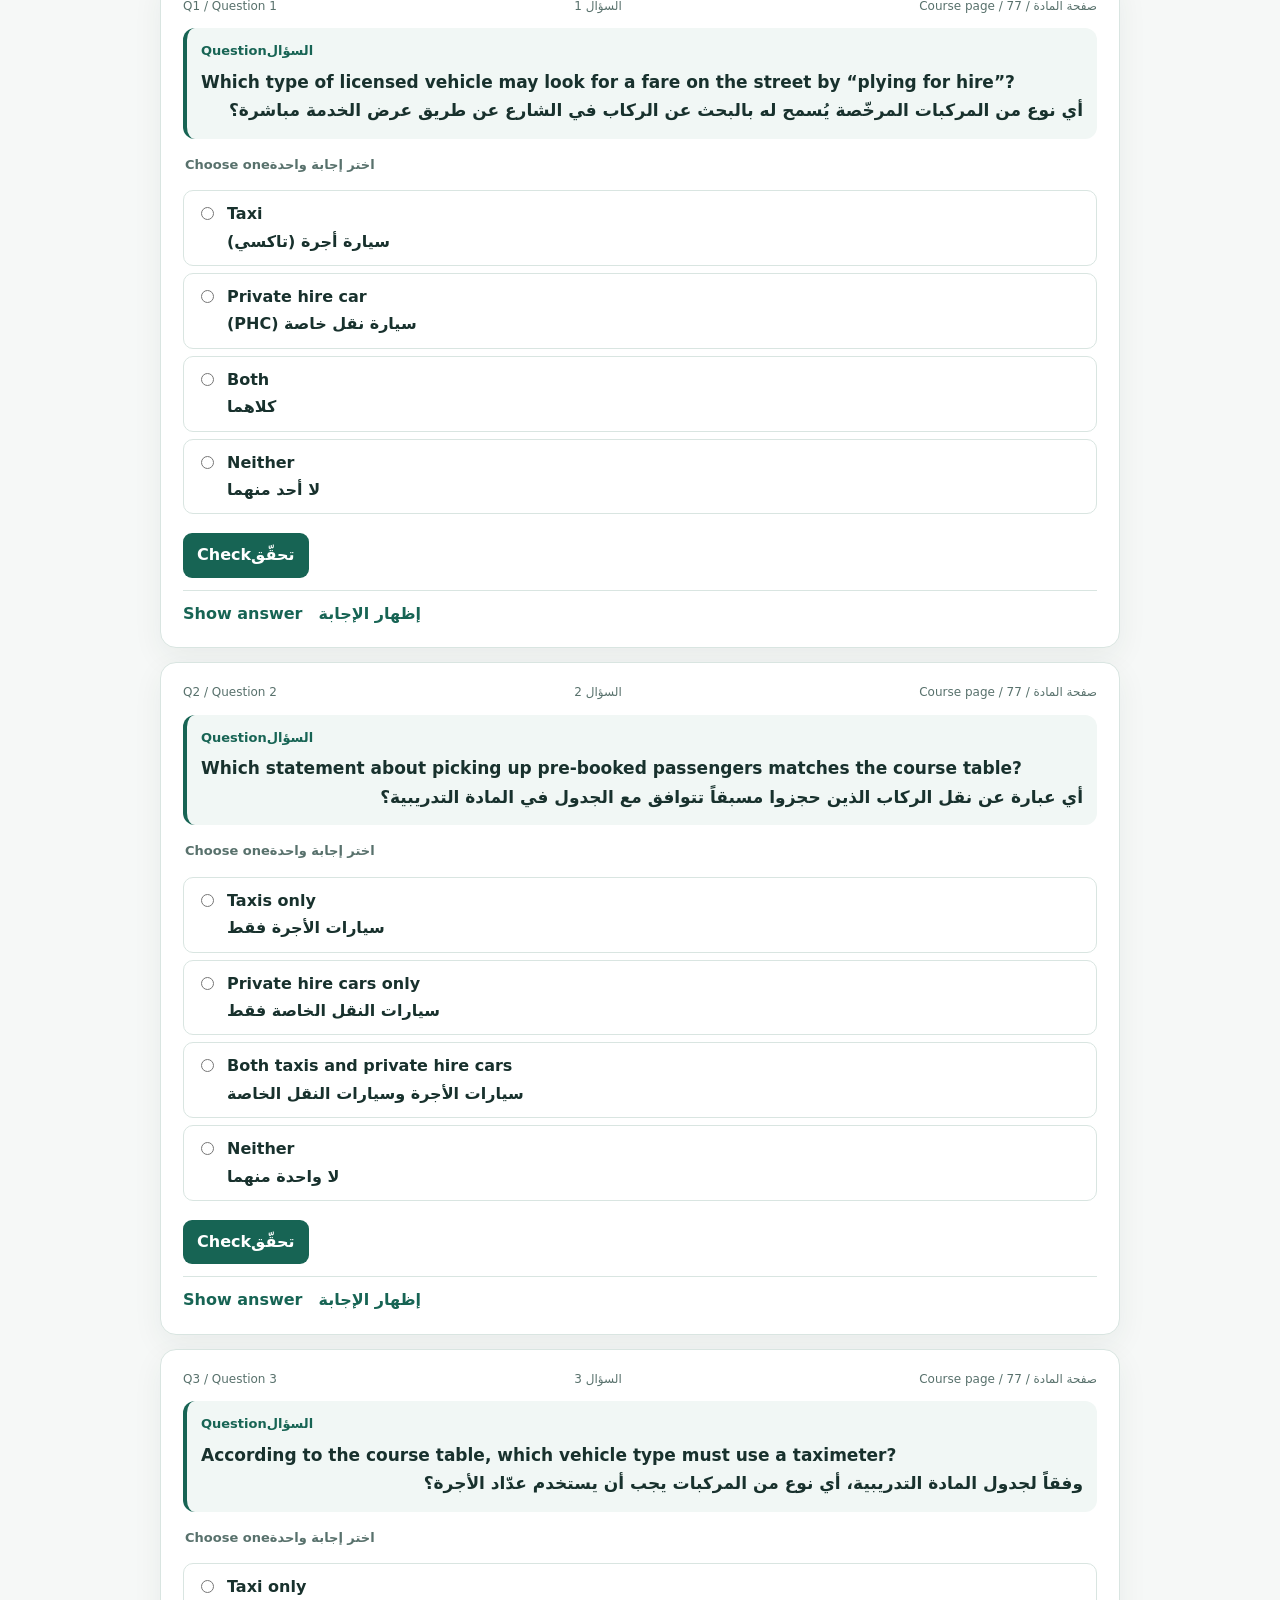
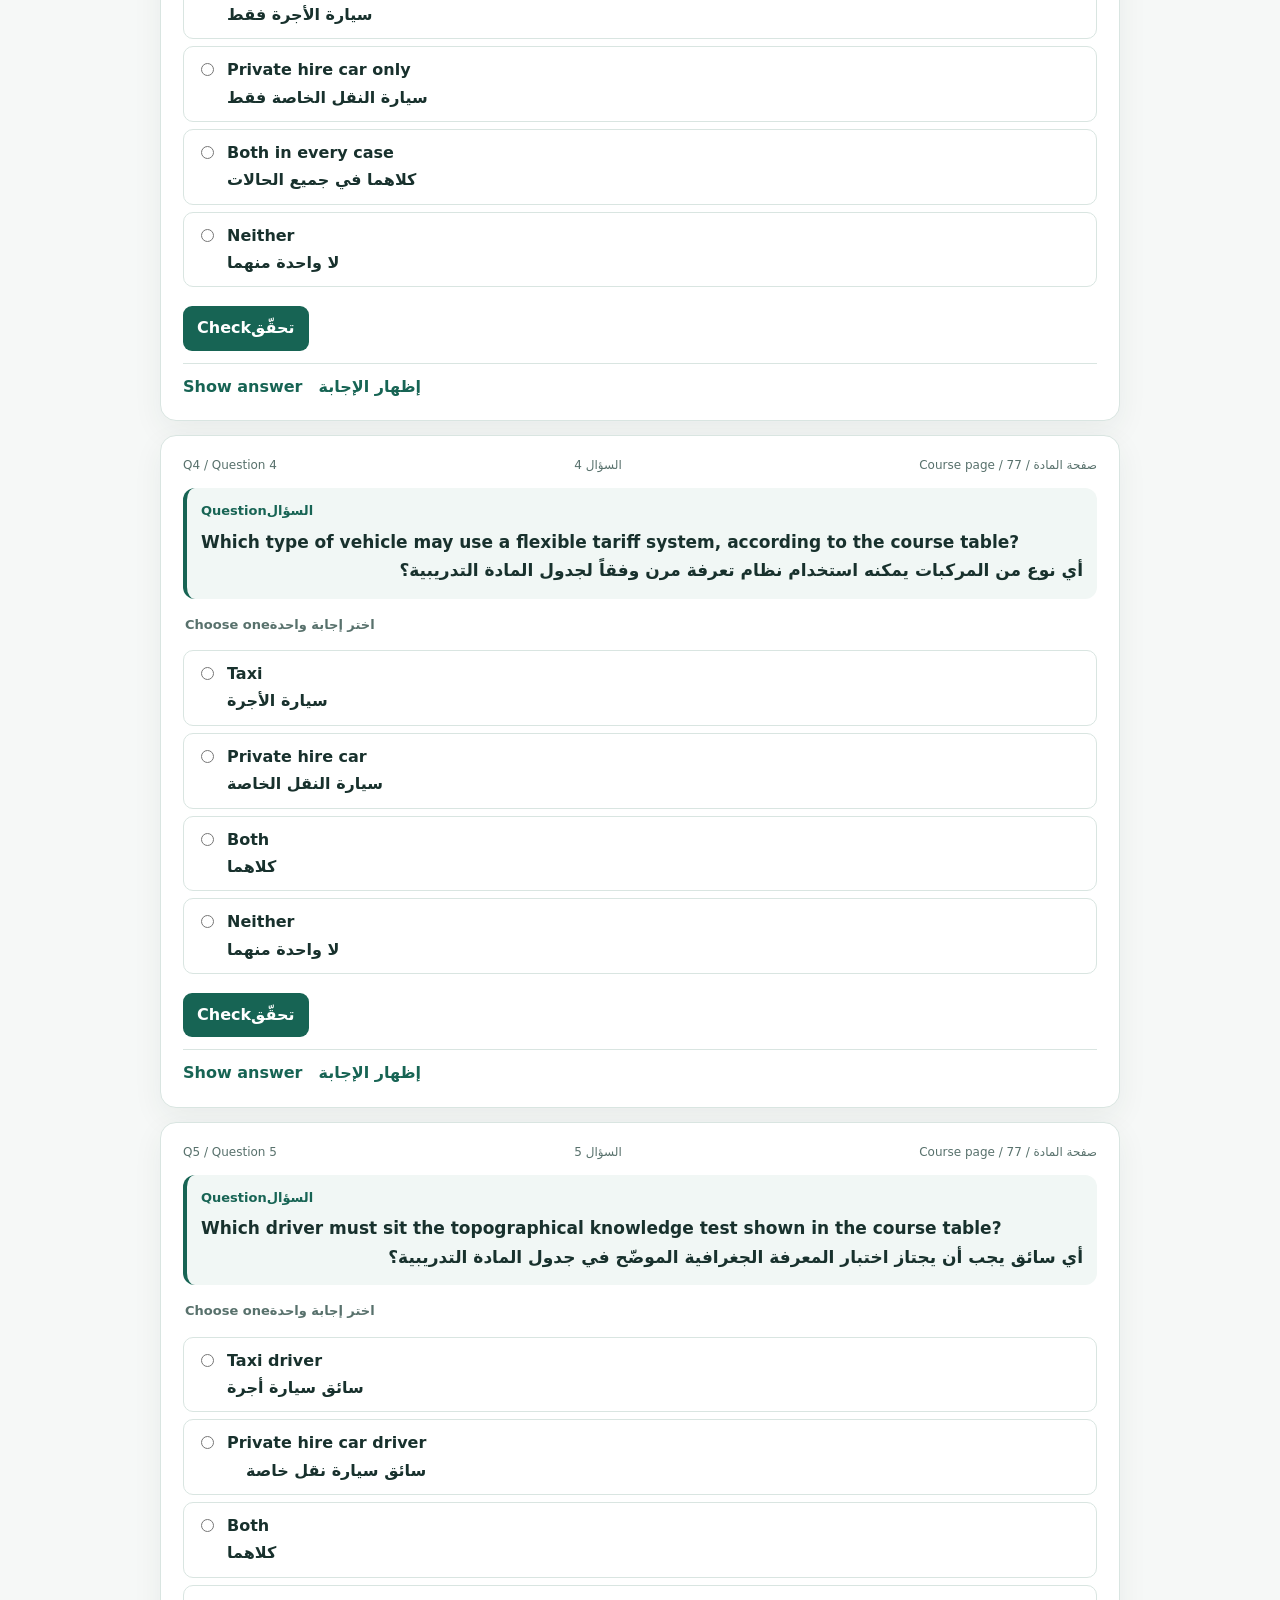
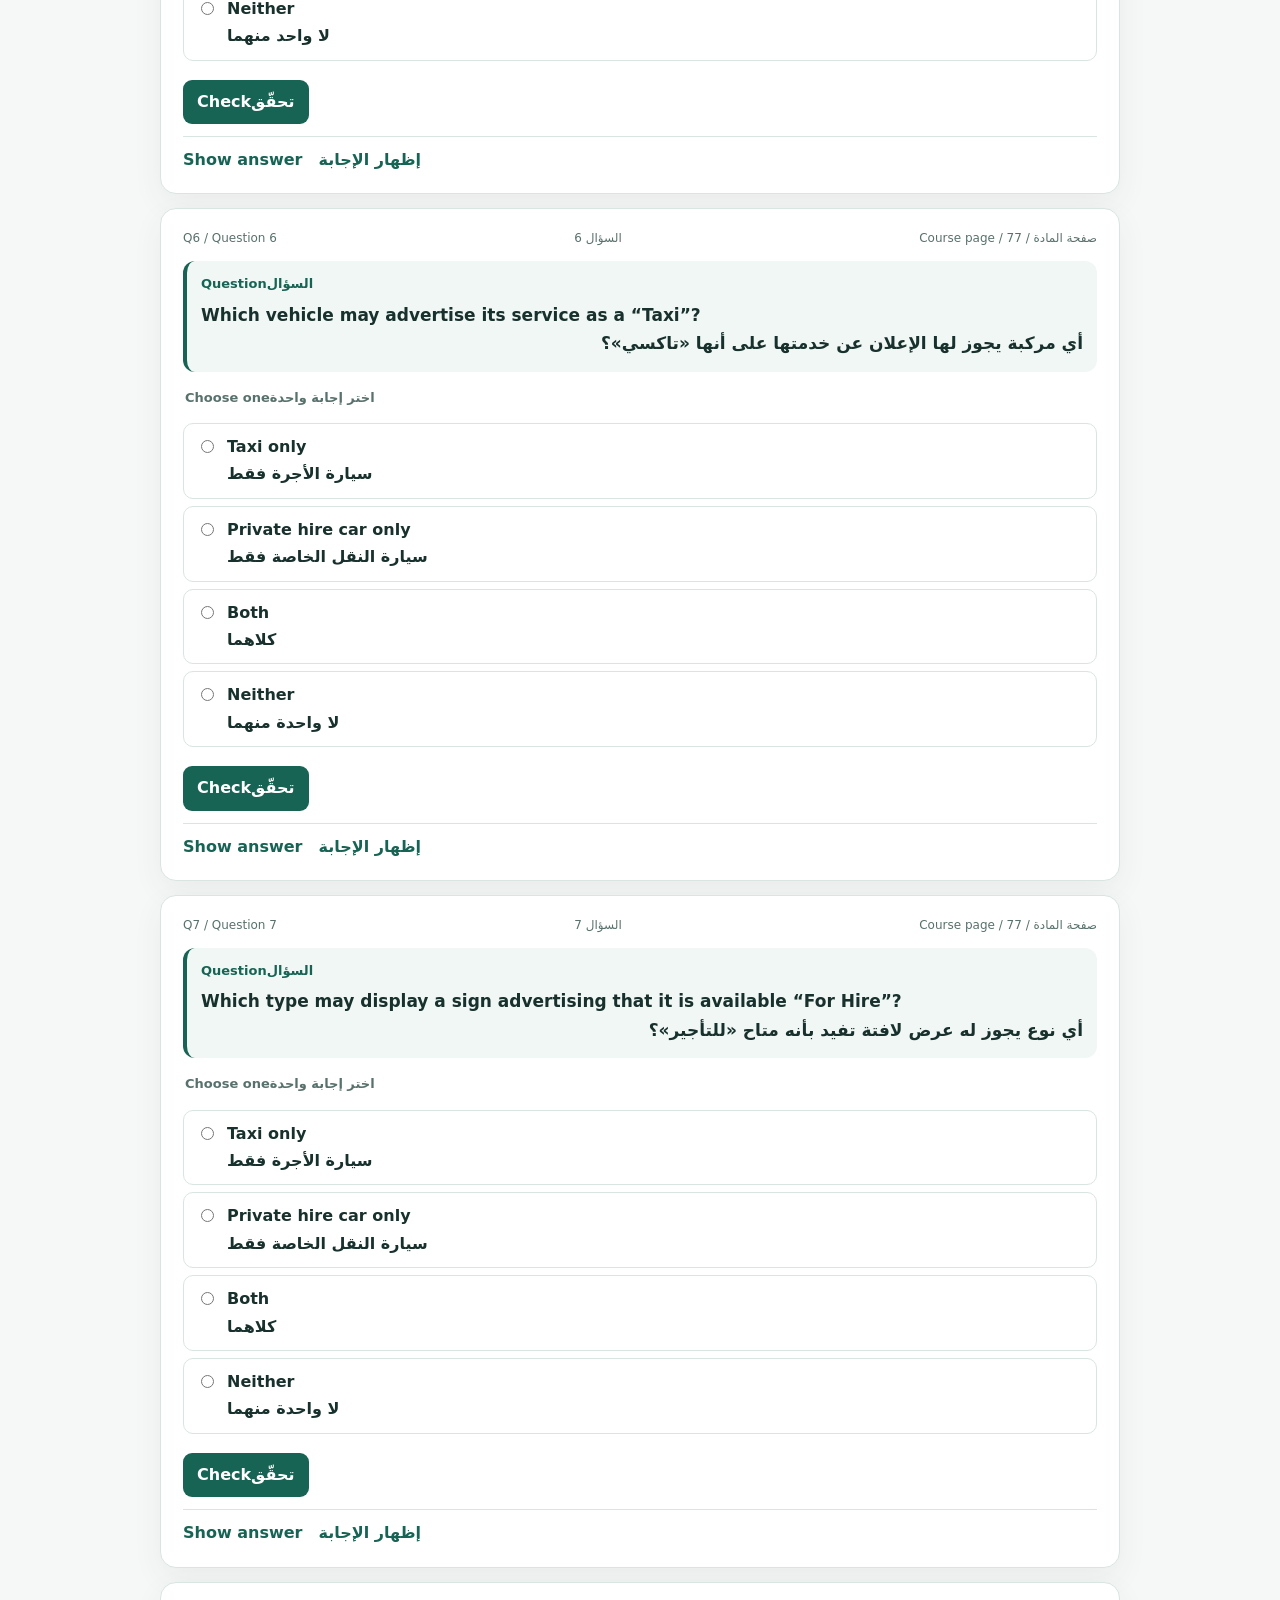
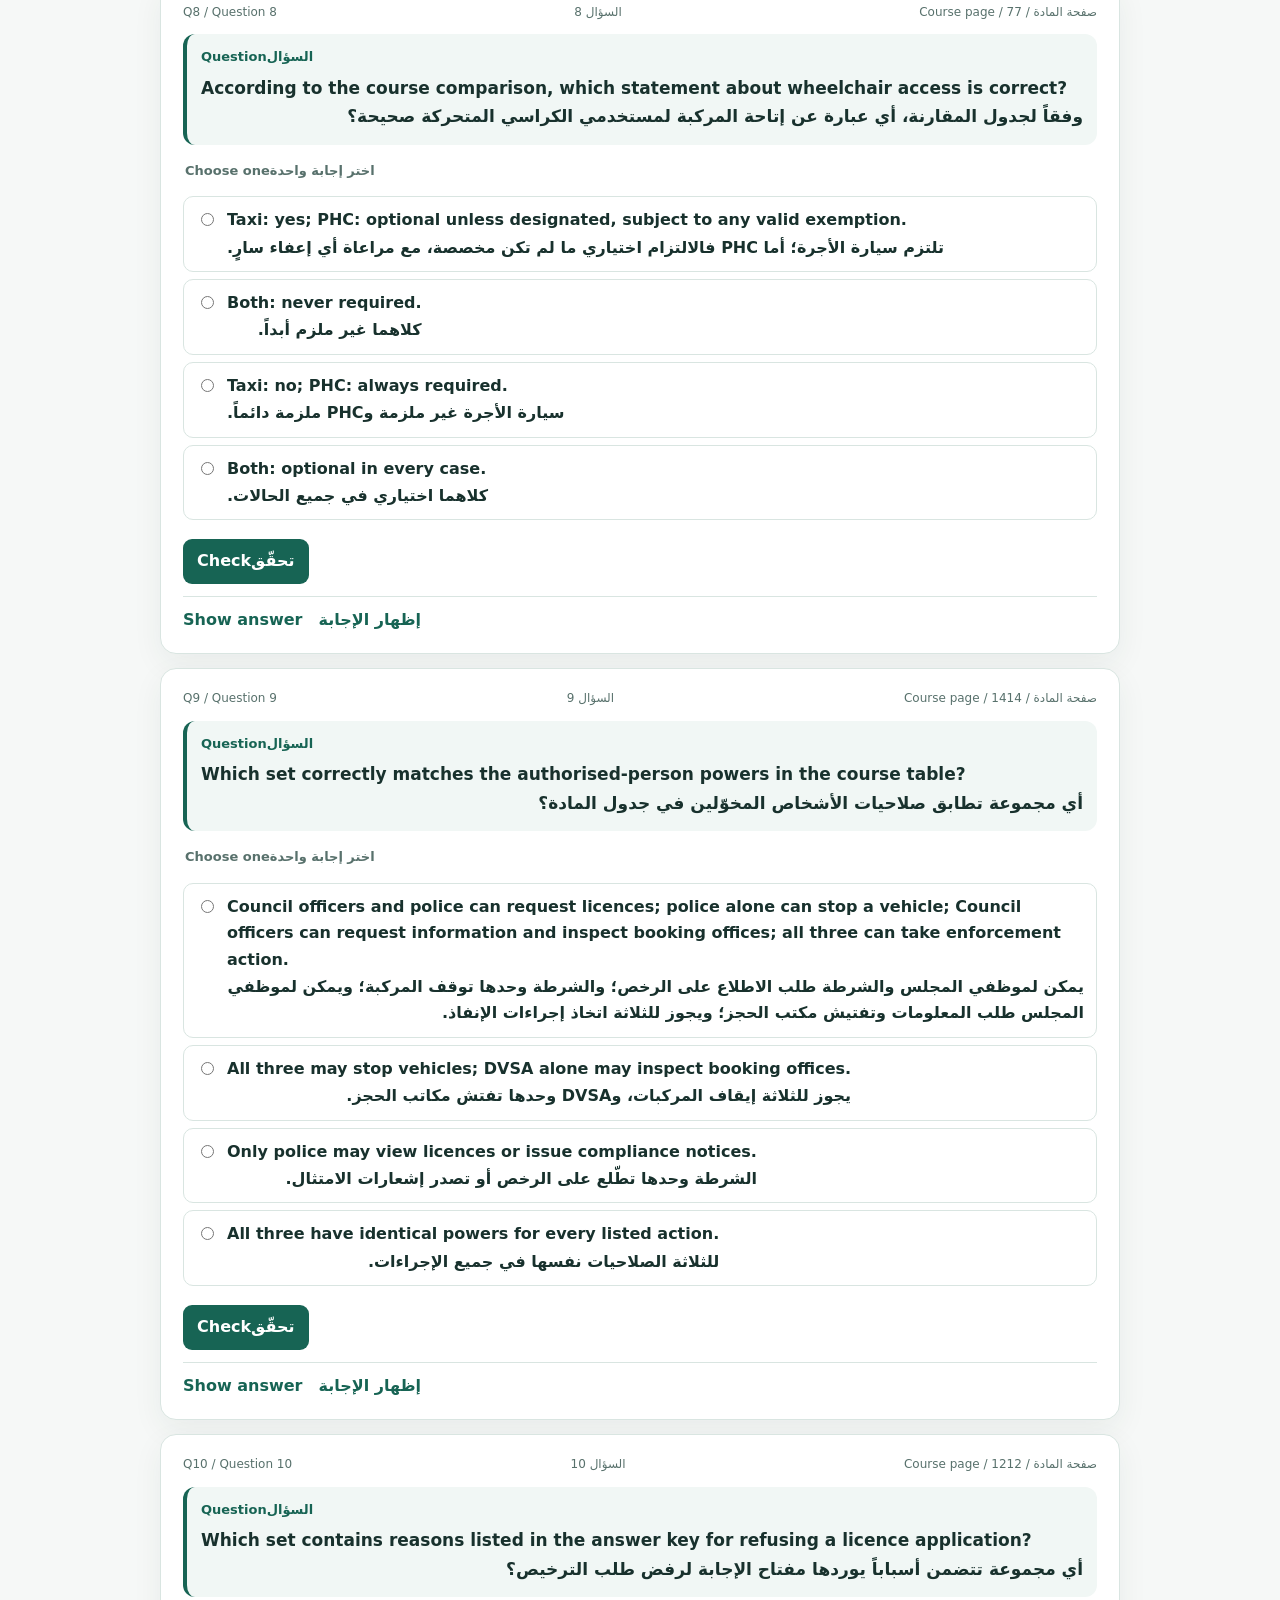
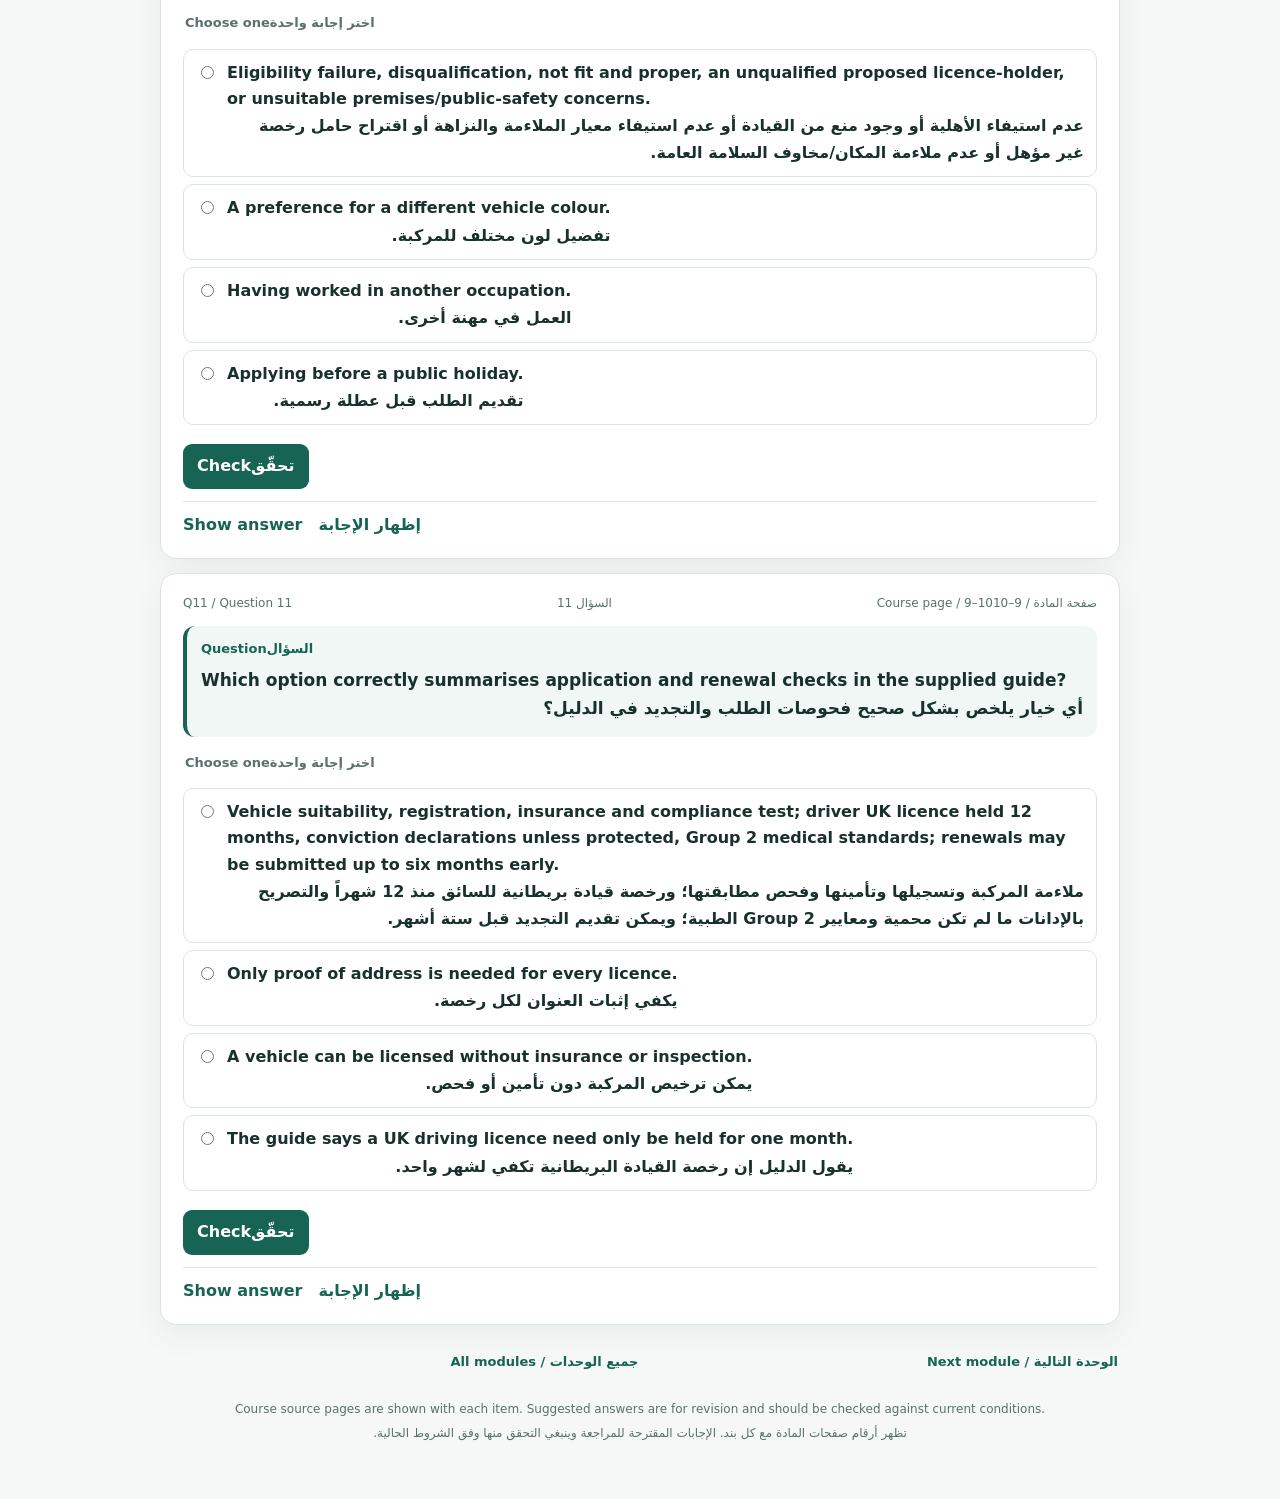
==== commit 00ef2b50: "Refresh pages with English-only question fix" ====
--- a/module-1.html
+++ b/module-1.html
@@ -5,7 +5,7 @@
   <meta name="viewport" content="width=device-width, initial-scale=1">
   <meta name="theme-color" content="#123b36">
   <title>Module 1 | Taxi & PHC Training</title>
-  <link rel="stylesheet" href="style.css?v=20261118-5">
+  <link rel="stylesheet" href="style.css?v=20261119-7">
 </head>
 <body data-module="1">
   <header class="topbar"><a class="brand" href="index.html"><span class="brand-mark">🚕</span><span><strong>Taxi & Private Hire Training</strong><small>تدريب سائقي الأجرة والنقل الخاص</small></span></a><a class="all-modules" href="index.html">All modules / جميع الوحدات</a></header>
@@ -21,6 +21,6 @@
     <div class="module-nav bottom-nav"><span></span><a href="index.html">All modules / جميع الوحدات</a><a href="module-2.html">Next module / الوحدة التالية</a></div>
     <footer><span lang="en" dir="ltr">Course source pages are shown with each item. Suggested answers are for revision and should be checked against current conditions.</span><span lang="ar" dir="rtl">تظهر أرقام صفحات المادة مع كل بند. الإجابات المقترحة للمراجعة وينبغي التحقق منها وفق الشروط الحالية.</span></footer>
   </main>
-  <script src="questions.js?v=20261118-5"></script><script src="extra-questions.js?v=20261118-5"></script><script src="answers.js?v=20261118-5"></script><script src="course-guide.js?v=20261118-5"></script><script src="app.js?v=20261118-5"></script>
+  <script src="questions.js?v=20261119-7"></script><script src="extra-questions.js?v=20261119-7"></script><script src="answers.js?v=20261119-7"></script><script src="course-guide.js?v=20261119-7"></script><script src="app.js?v=20261119-7"></script>
 </body>
 </html>
